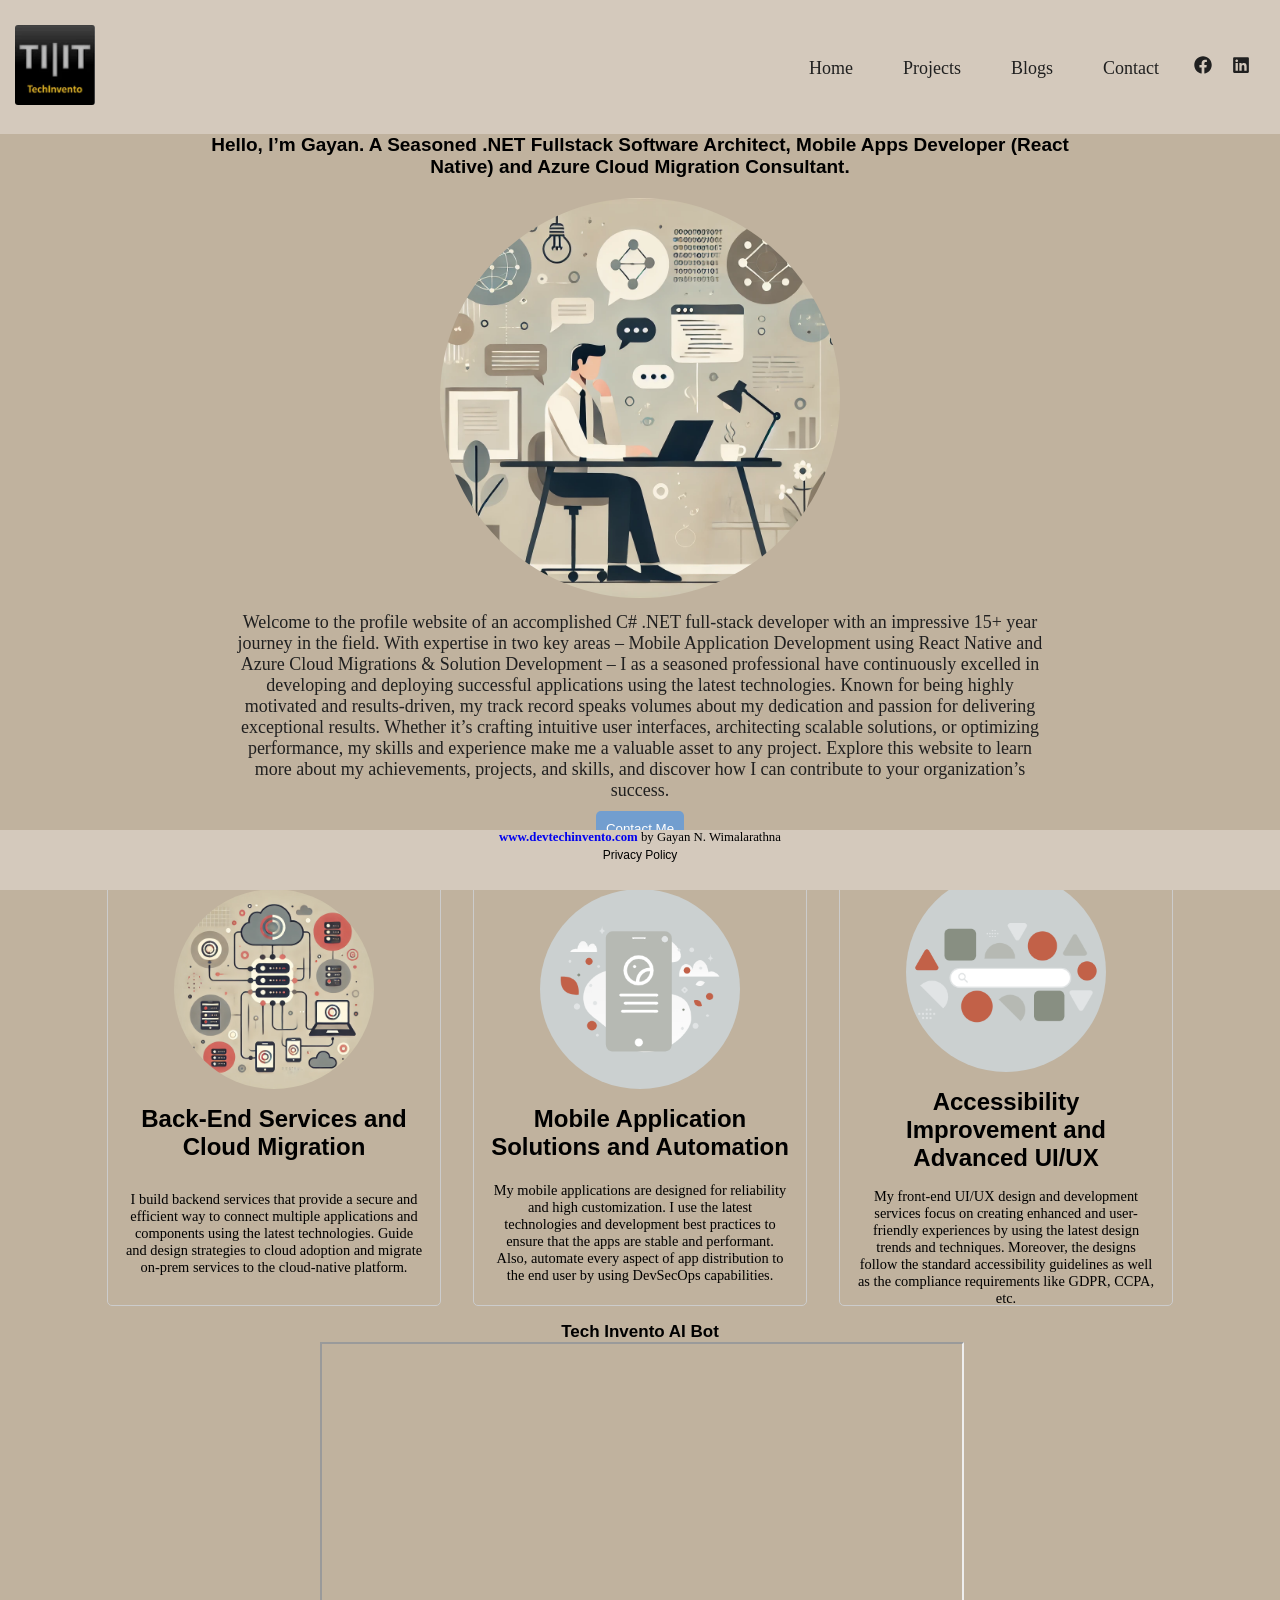
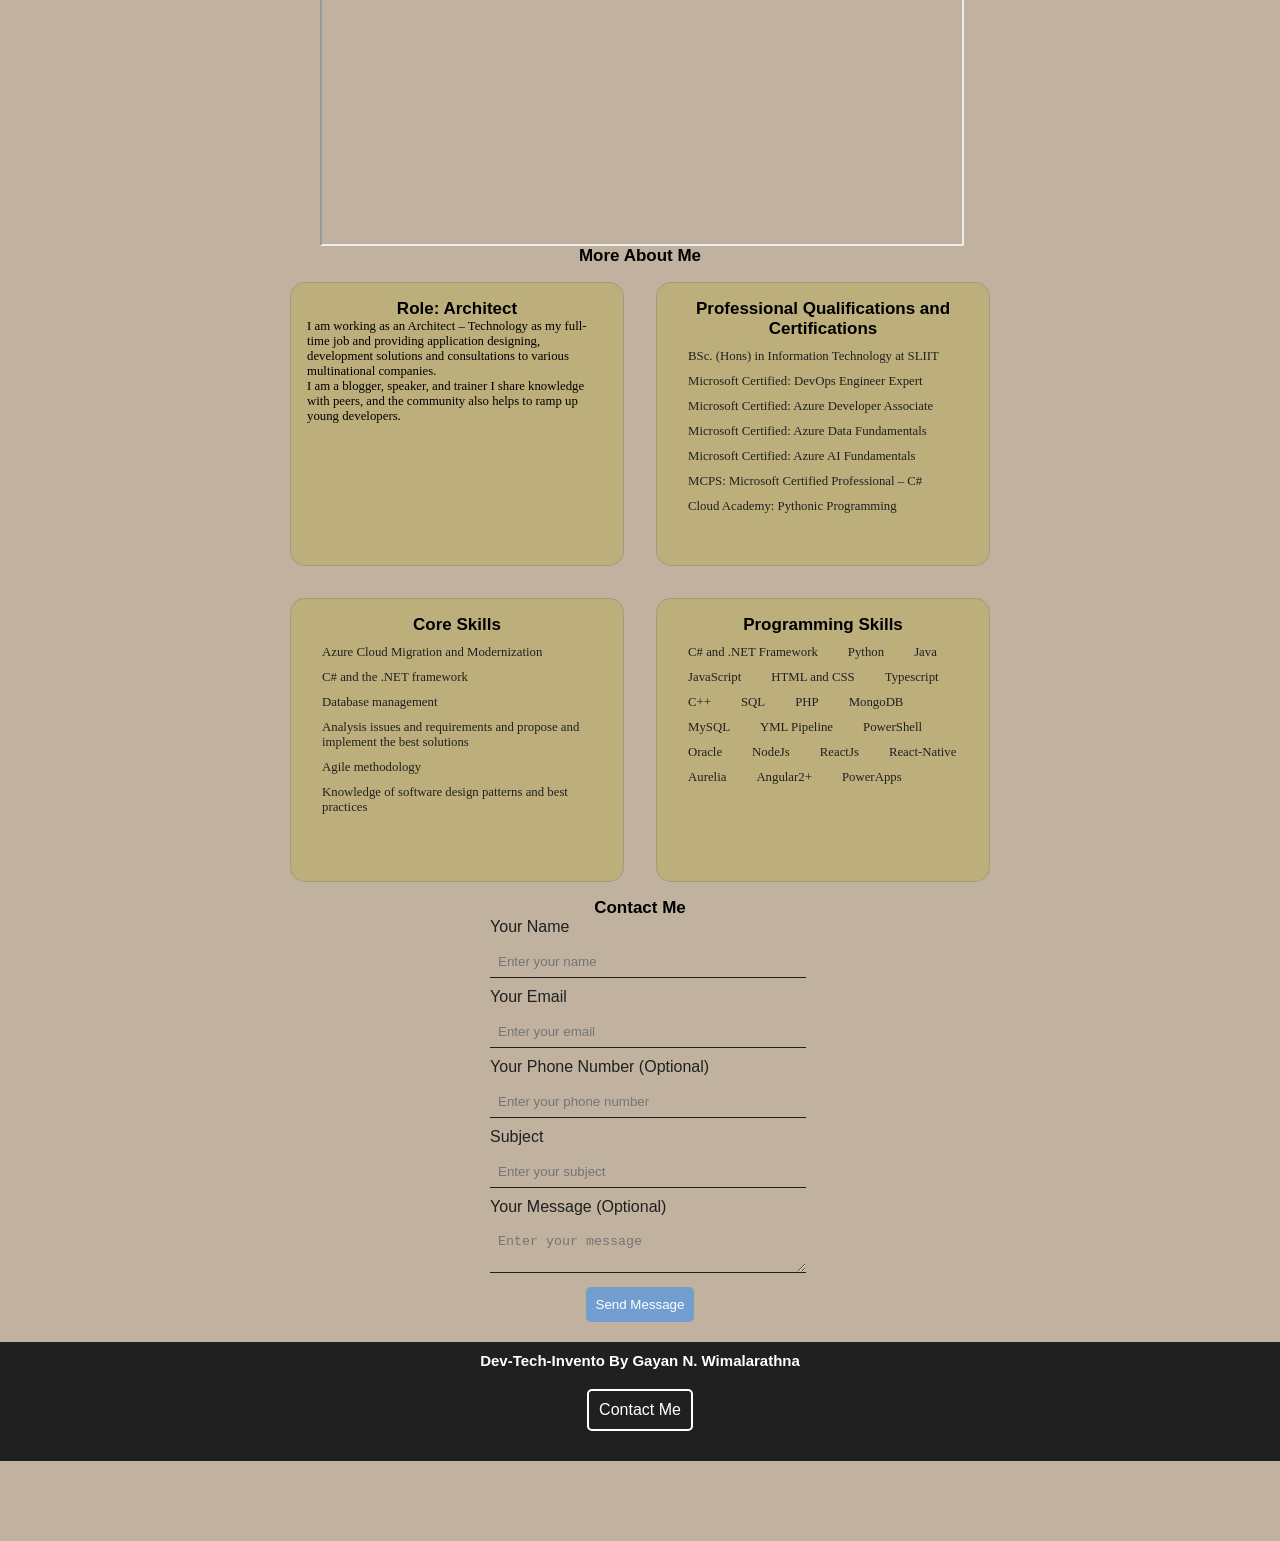
==== index.html @ e94beb39 "Add files via upload" ====
<!doctype html><html lang="en"><head><meta charset="utf-8"/><link rel="icon" href="./favicon.ico"/><meta name="viewport" content="width=device-width,initial-scale=1"/><meta name="theme-color" content="#000000"/><meta name="description" content="Web site created using create-react-app"/><link rel="apple-touch-icon" href="./logo.png"/><link rel="manifest" href="./manifest.json"/><title>Devtechinvento by Gayan N. Wimalarathna</title><script async src="https://www.googletagmanager.com/gtag/js?id=G-KMHWHFSXY2"></script><script>function gtag(){dataLayer.push(arguments)}window.dataLayer=window.dataLayer||[],gtag("js",new Date),gtag("config","G-KMHWHFSXY2")</script><script id="usercentrics-cmp" src="https://web.cmp.usercentrics.eu/ui/loader.js" data-settings-id="2JQtDsUoTkPlQz" async></script><script defer="defer" src="./static/js/main.a75946dd.js"></script><link href="./static/css/main.287009c1.css" rel="stylesheet"></head><body><noscript>You need to enable JavaScript to run this app.</noscript><div id="root"></div></body></html>
---- static/css/main.287009c1.css ----
body{-webkit-font-smoothing:antialiased;-moz-osx-font-smoothing:grayscale;background-color:#c0b29e;font-family:-apple-system,BlinkMacSystemFont,Segoe UI,Roboto,Oxygen,Ubuntu,Cantarell,Fira Sans,Droid Sans,Helvetica Neue,sans-serif;margin:0}code{font-family:source-code-pro,Menlo,Monaco,Consolas,Courier New,monospace}a{cursor:pointer;text-decoration:none!important}.App{align-items:center;display:flex;flex-direction:row;flex-wrap:wrap;justify-content:center;text-align:center;width:100%!important}.App-logo{height:40vmin;pointer-events:none}@media (prefers-reduced-motion:no-preference){.App-logo{animation:App-logo-spin 20s linear infinite}}.App-header{align-items:center;background-color:#c0b29e;color:#fff;display:flex;flex-direction:column;font-size:calc(10px + 2vmin);justify-content:center;min-height:100vh}.App-link{color:#61dafb}@keyframes App-logo-spin{0%{transform:rotate(0deg)}to{transform:rotate(1turn)}}h1{color:#202020;font-size:1.8rem;font-weight:700}*{margin:0;padding:0}.header-container{background-color:#d4c9bc;color:#fff;padding:10px;width:100%}.header-container,.header-menu{align-items:center;display:flex;justify-content:space-between}.header-menu{padding-left:20px;padding-right:20px}li{color:#202020;cursor:pointer;font-family:"Source Serif Pro";font-size:18px;list-style:none;padding:10px 15px 15px}.header-logo,li{display:inline-block}.header-logo{border-radius:3px;height:80px;margin:15px;width:80px}.link{color:#202020;font-family:"Source Serif Pro";font-size:18px;text-decoration:none}nav{align-items:center;display:flex}.menu-link{color:#202020;cursor:pointer;font-family:"Source Serif Pro";font-size:18px;padding:10px;text-decoration:none}.menu-link:hover{background-color:#cfa372;border-radius:25px}.hamburger{display:none}@media only screen and (max-width:600px){.header-container{align-items:center;background-color:#d4c9bc;color:#fff;display:flex;justify-content:space-between;width:100%}.header-menu{display:flex;flex-direction:column;margin:auto}.social-icon{align-items:center;display:block;justify-content:space-between;margin-bottom:-10px}.header-logo{border-radius:3px;display:inline-block;height:40px;width:40px}ul{align-items:center;display:flex;flex-direction:row;flex-wrap:wrap;justify-content:space-between;justify-content:center;text-align:center;width:60%;li{color:#202020;cursor:pointer;display:inline-block;font-family:"Source Serif Pro";font-size:10px;list-style:none;padding:8px}}.menu-link{color:#202020;cursor:pointer;font-family:"Source Serif Pro";text-decoration:none}}@media only screen and (min-width:601px) and (max-width:768px){.header-container{align-items:center;background-color:#d4c9bc;color:#fff;display:flex;justify-content:space-between;padding:10px;width:100%}}@media (max-width:768px){.menu{background:#333}.header-menu,.menu{display:none;left:0;top:50px;width:100%}.header-menu,.header-menu-open,.menu{flex-direction:column;position:absolute}.header-menu-open{background-color:#c0b29e;border:2px solid #cdc2b5;display:flex;right:0;top:70px;width:40%}nav{align-items:center;display:flex}.menu-link:hover{background-color:#cfa372;border-radius:5px}.menu-link{color:#202020;cursor:pointer;display:block;flex-direction:row;font-family:"Source Serif Pro";font-size:18px;padding:5px;text-align:center;text-decoration:none}.social-icon{align-items:center;display:block}.hamburger{cursor:pointer;display:block;font-size:35px;margin-right:20px}#menu-toggle:checked~.menu{display:flex}}.footer-container{background-color:#d4c9bc;bottom:0;display:block;height:60px;margin-bottom:10px;position:fixed;width:100%}.footer-text{padding-top:0;text-align:center}.policy-link{color:#000!important;font-size:12px}.contact-me-container{color:#fff;font-size:1.5rem;margin-bottom:80px;width:100%!important}.contact-me-button,.contact-me-container{align-items:center;background-color:#202020;display:flex;flex-direction:column;justify-content:center;padding:10px}.contact-me-button{border:2px solid #fff;border-radius:5px;font-size:1rem;margin-bottom:20px;width:auto}.contact-me-title{color:#fff!important;font-size:10rem;margin-bottom:20px}@media only screen and (max-width:600px){.contact-me-container{align-items:center;background-color:#202020;color:#fff;display:flex;flex-direction:column;justify-content:center;padding:10px;width:100%!important}}@media only screen and (min-width:601px) and (max-width:768px){.contact-me-container{align-items:center;background-color:#202020;color:#fff;display:flex;flex-direction:column;font-size:1.5rem;justify-content:center;margin-bottom:80px;padding:10px;width:100%!important}}.contact-form{margin:auto auto 20px;max-width:400px;width:100%}.contact-form input,.contact-form textarea{background-color:initial;border:none;border-bottom:1px solid #202020;margin:10px 0;padding:8px;width:100%}.status-message{color:green;margin-top:10px}label{color:#202020;display:block;text-align:left}@media only screen and (max-width:600px){.contact-form{margin:auto auto 20px;max-width:300px;padding:10px;width:100%}}@media only screen and (min-width:601px) and (max-width:768px){.contact-form{margin:auto auto 20px;max-width:300px;width:100%}}.pod-container{background-color:#bcae70ba;border:1px solid #94947eba;border-radius:15px;height:250px;margin:1rem;max-width:300px;min-height:200px;padding:1rem}.pod-title{font-size:.8rem;font-weight:700}.pod-content{font-size:.8rem;justify-content:start;text-align:start}div{p{font-family:Source Sans Pro;font-size:.8rem}ul{list-style-type:disc!important;padding:0;li{font-family:Source Sans Pro;font-size:.8rem;list-style-type:disc!important;padding-bottom:0}}}@media only screen and (max-width:600px){.pod-container{background-color:#bcae70ba;border:1px solid #94947eba;border-radius:15px;margin:1rem;max-height:500px;padding:1rem;width:300px}div{p{font-family:Source Sans Pro;font-size:.8rem}ul{display:flex;flex-wrap:wrap;width:100%;li{font-family:Source Sans Pro;font-size:.8rem;padding:10px 10px 0}}}}.card-container{border:1px solid #ccc;border-radius:5px;height:400px;margin:1rem;padding:1rem;width:300px}.card-body,.card-container{align-items:center;display:flex;flex-direction:column;justify-content:center}.card-body{height:100%;width:100%}.card-image{border-radius:50%;height:200px;object-fit:cover;width:200px}.card-title{font-size:1.5rem;font-weight:700;margin-top:1rem}.card-text{font-size:.9rem;margin-top:1rem;text-align:center}.hero-image{background-color:#ccc;background-image:url(../../static/media/hero-image-dev.9c4ceced2b7cdf51acfb.png);background-position:50%;background-repeat:no-repeat;background-size:cover;border-radius:50%;margin:10px auto;max-height:400px;position:relative}.hero-title{color:#202020;display:block;font-size:20px;text-align:center!important;text-shadow:0 0 10px #8c8888}.hero-content{width:70%}.hero-content,.hero-description{color:#202020;display:block;margin:0 auto;text-align:center!important}.hero-description{font-size:18px;width:90%}button{background-color:#729ecf;border:none;border-radius:5px;color:#fff;cursor:pointer;padding:10px}button:hover{background-color:#3579c6}.hero-button{margin:10px auto}@media only screen and (max-width:600px){.hero-image{background-color:#ccc;background-image:url(../../static/media/hero-image-dev.9c4ceced2b7cdf51acfb.png);background-position:50%;background-repeat:no-repeat;background-size:cover;border-radius:50%;margin:10px auto;max-height:250px;position:relative}}.home-container{align-items:center;display:flex;flex-direction:column;justify-content:center;width:100%!important}.pods-container{align-items:flex-start;max-width:920px}.cards-container,.pods-container{display:flex;flex-direction:row;flex-wrap:wrap;justify-content:center;margin:auto}.cards-container{max-width:1200px;padding:0}.chatbot-container{display:block;margin:auto;text-align:center;width:50%}.chatbot{align-items:center;display:block;flex-direction:column;justify-content:center;min-height:500px;min-width:300px;width:100%}@media (max-width:768px){.chatbot-container{display:block;margin:auto 7px auto 10px;text-align:center;width:100%}}.privacy-policy{background:#0000!important;padding:25px;text-align:left}title{color:#000!important;font-size:26px!important}.subtitle,title{font-family:Arial!important}.subtitle{color:#595959!important;font-size:14px!important}h1{color:#000!important;font-size:19px!important;text-align:center}h2{font-size:17px!important}h2,h3{color:#000!important;font-family:Arial!important}h3{font-size:15px!important}h4{color:#000!important;font-family:Arial!important;font-size:13px!important}.link{color:#3030f1!important;word-break:break-word!important}.list{display:flex;flex-direction:column;list-style-type:disc!important;li{margin-bottom:10px;word-break:break-word}}table{border:1px solid #202020;border-collapse:collapse;font-size:11px;margin-bottom:10px;margin-top:10px;width:100%;thead{background-color:#202020;color:#fff;text-align:center}td{border:1px solid #202020;padding:8px}tr:nth-child(2n){background-color:#8f86866c}}
/*# sourceMappingURL=main.287009c1.css.map*/
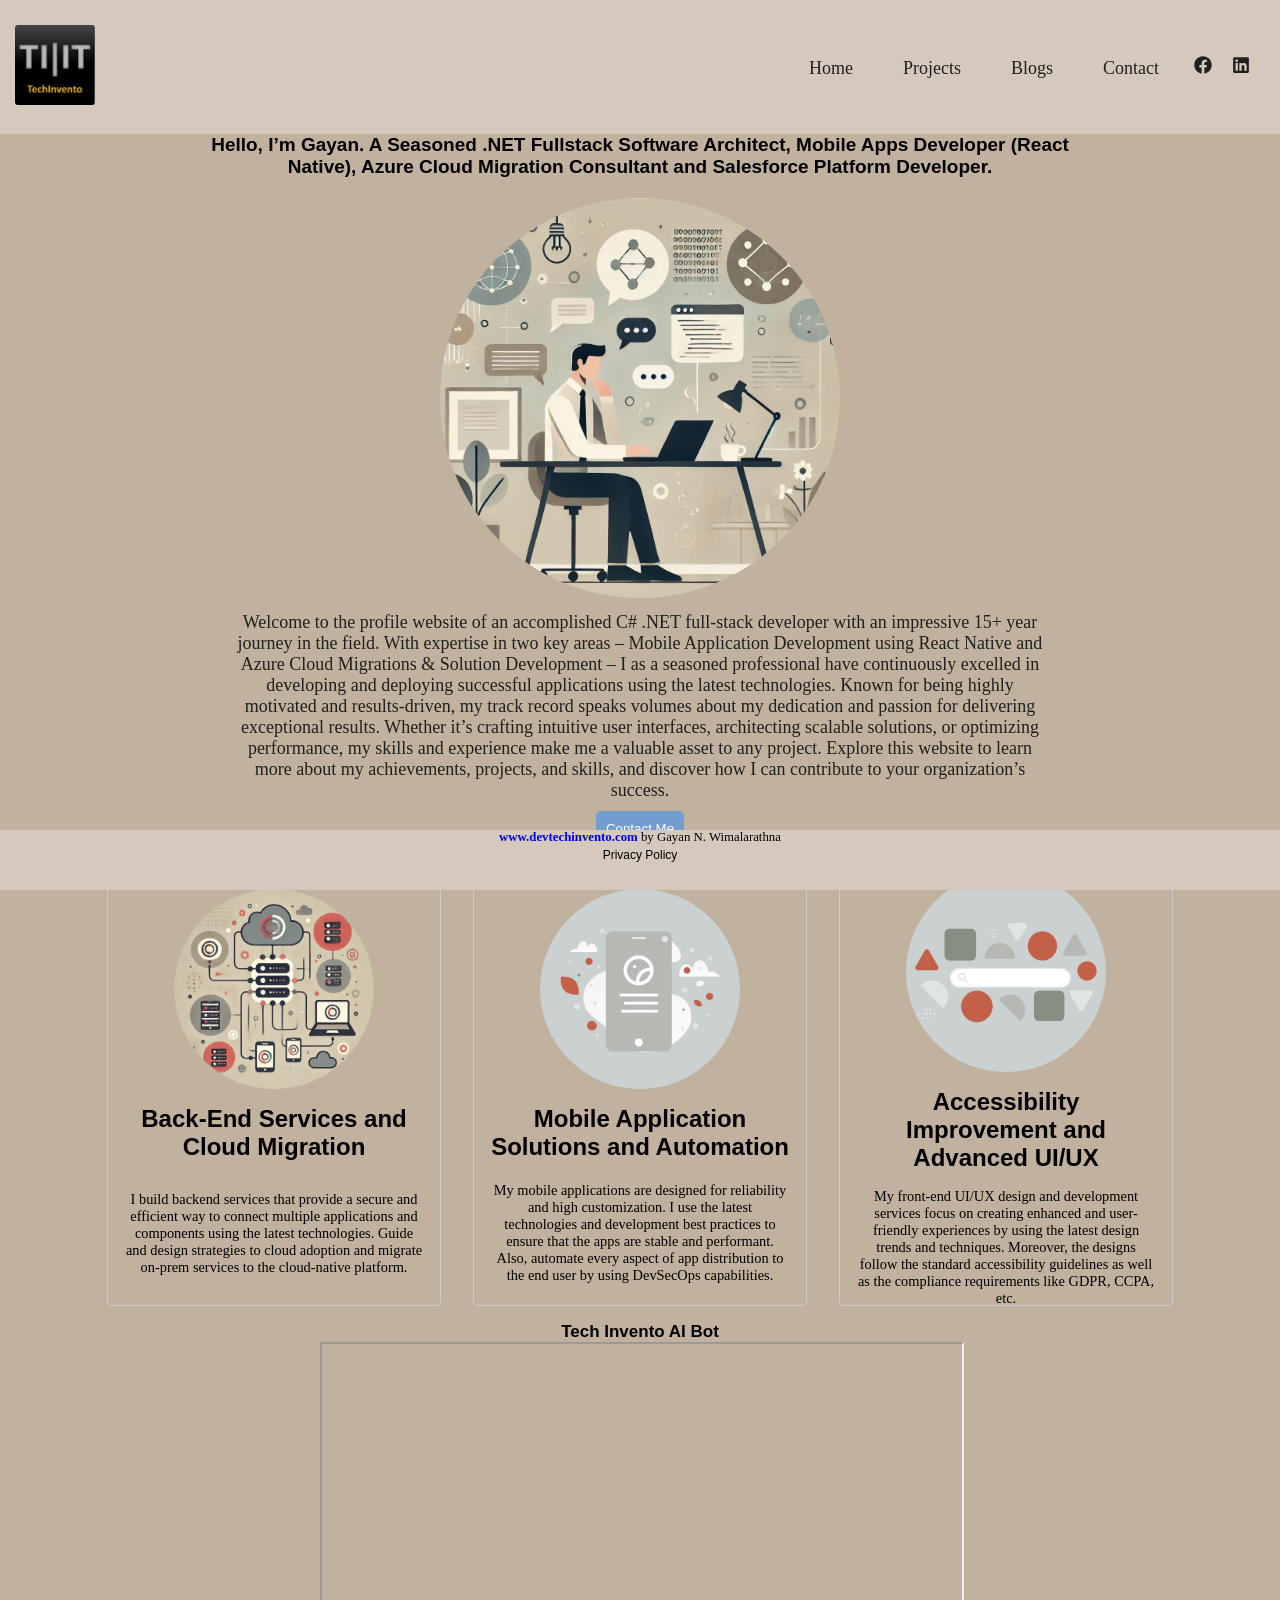
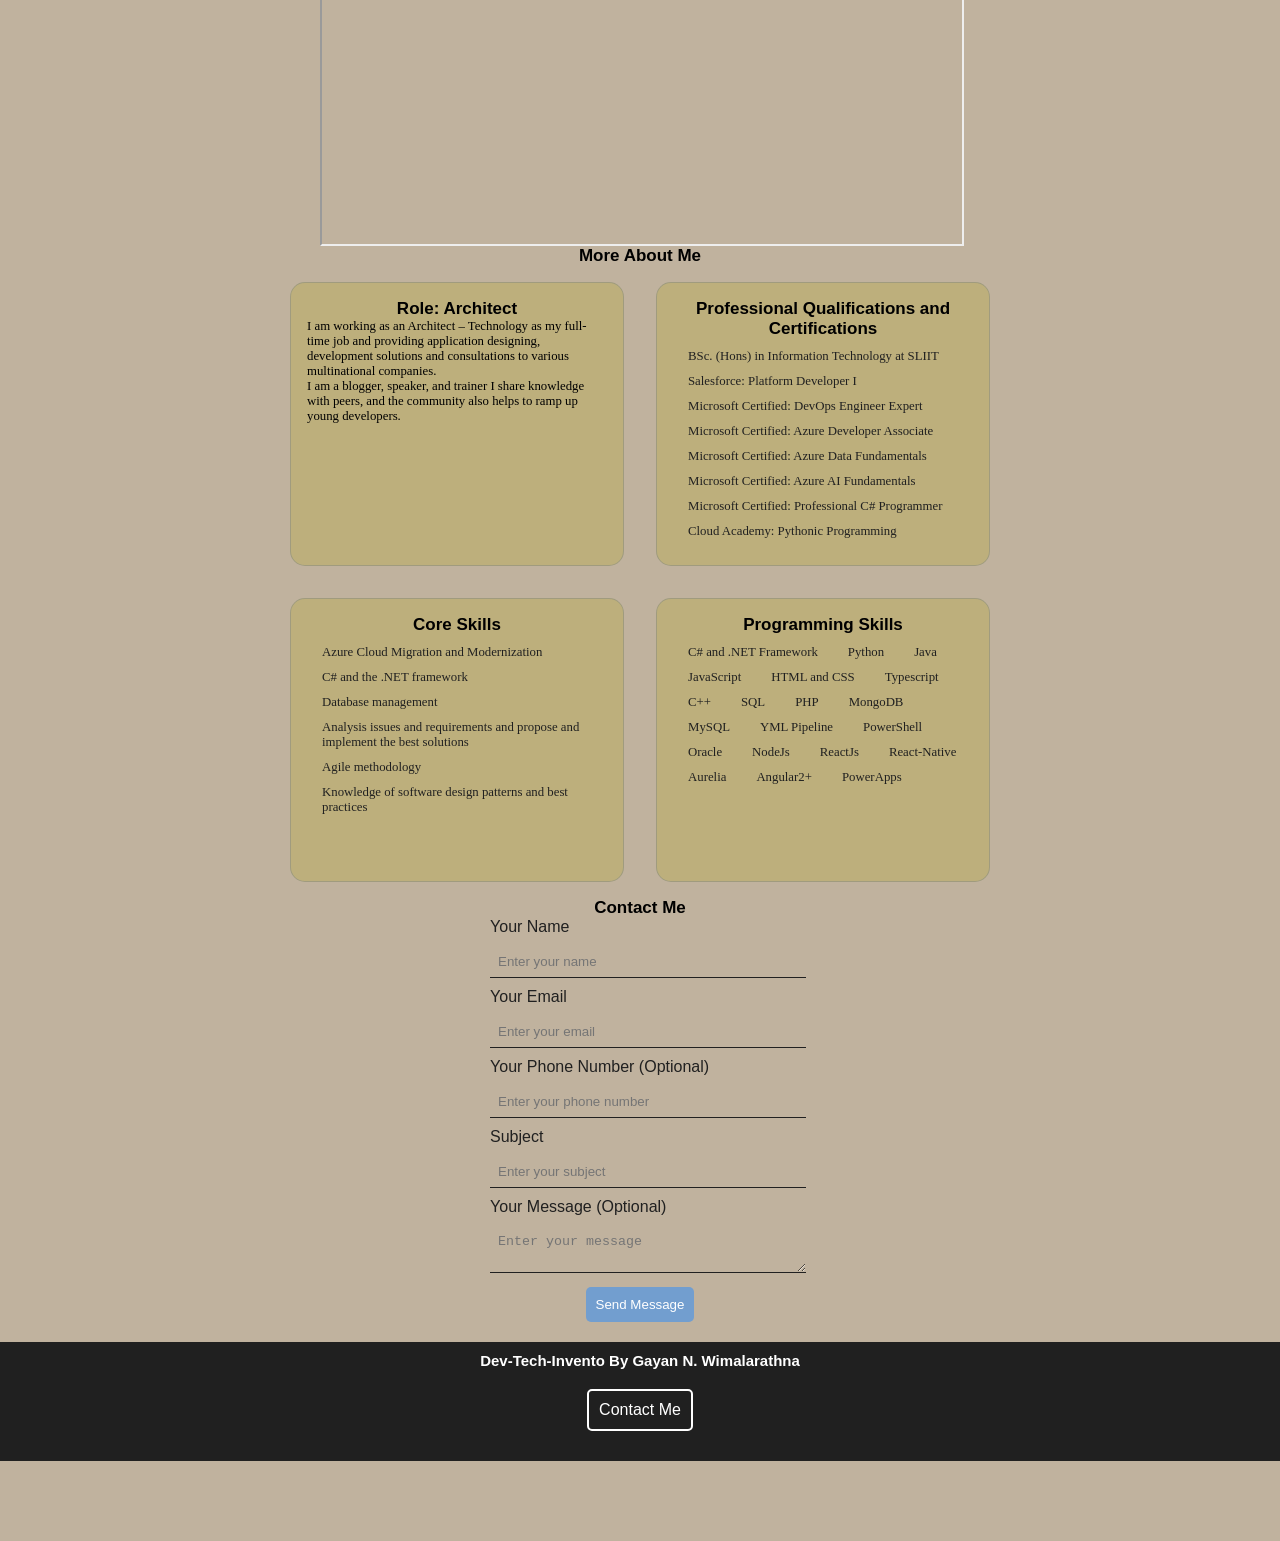
==== commit aa684aa5: "Co-authored-by: Gayan Wimalarathna <gayanishakaraw@gmail.com> Co-authored-by: Gayan N. Wimalarathna " ====
--- a/index.html
+++ b/index.html
@@ -1 +1 @@
-<!doctype html><html lang="en"><head><meta charset="utf-8"/><link rel="icon" href="./favicon.ico"/><meta name="viewport" content="width=device-width,initial-scale=1"/><meta name="theme-color" content="#000000"/><meta name="description" content="Web site created using create-react-app"/><link rel="apple-touch-icon" href="./logo.png"/><link rel="manifest" href="./manifest.json"/><title>Devtechinvento by Gayan N. Wimalarathna</title><script async src="https://www.googletagmanager.com/gtag/js?id=G-KMHWHFSXY2"></script><script>function gtag(){dataLayer.push(arguments)}window.dataLayer=window.dataLayer||[],gtag("js",new Date),gtag("config","G-KMHWHFSXY2")</script><script id="usercentrics-cmp" src="https://web.cmp.usercentrics.eu/ui/loader.js" data-settings-id="2JQtDsUoTkPlQz" async></script><script defer="defer" src="./static/js/main.a75946dd.js"></script><link href="./static/css/main.287009c1.css" rel="stylesheet"></head><body><noscript>You need to enable JavaScript to run this app.</noscript><div id="root"></div></body></html>+<!doctype html><html lang="en"><head><meta charset="utf-8"/><link rel="icon" href="./favicon.ico"/><meta name="viewport" content="width=device-width,initial-scale=1"/><meta name="theme-color" content="#000000"/><meta name="description" content="Web site created using create-react-app"/><link rel="apple-touch-icon" href="./logo.png"/><link rel="manifest" href="./manifest.json"/><title>Devtechinvento by Gayan N. Wimalarathna</title><script async src="https://www.googletagmanager.com/gtag/js?id=G-KMHWHFSXY2"></script><script>function gtag(){dataLayer.push(arguments)}window.dataLayer=window.dataLayer||[],gtag("js",new Date),gtag("config","G-KMHWHFSXY2")</script><script id="usercentrics-cmp" src="https://web.cmp.usercentrics.eu/ui/loader.js" data-settings-id="2JQtDsUoTkPlQz" async></script><script defer="defer" src="./static/js/main.877ebfc1.js"></script><link href="./static/css/main.287009c1.css" rel="stylesheet"></head><body><noscript>You need to enable JavaScript to run this app.</noscript><div id="root"></div></body></html>
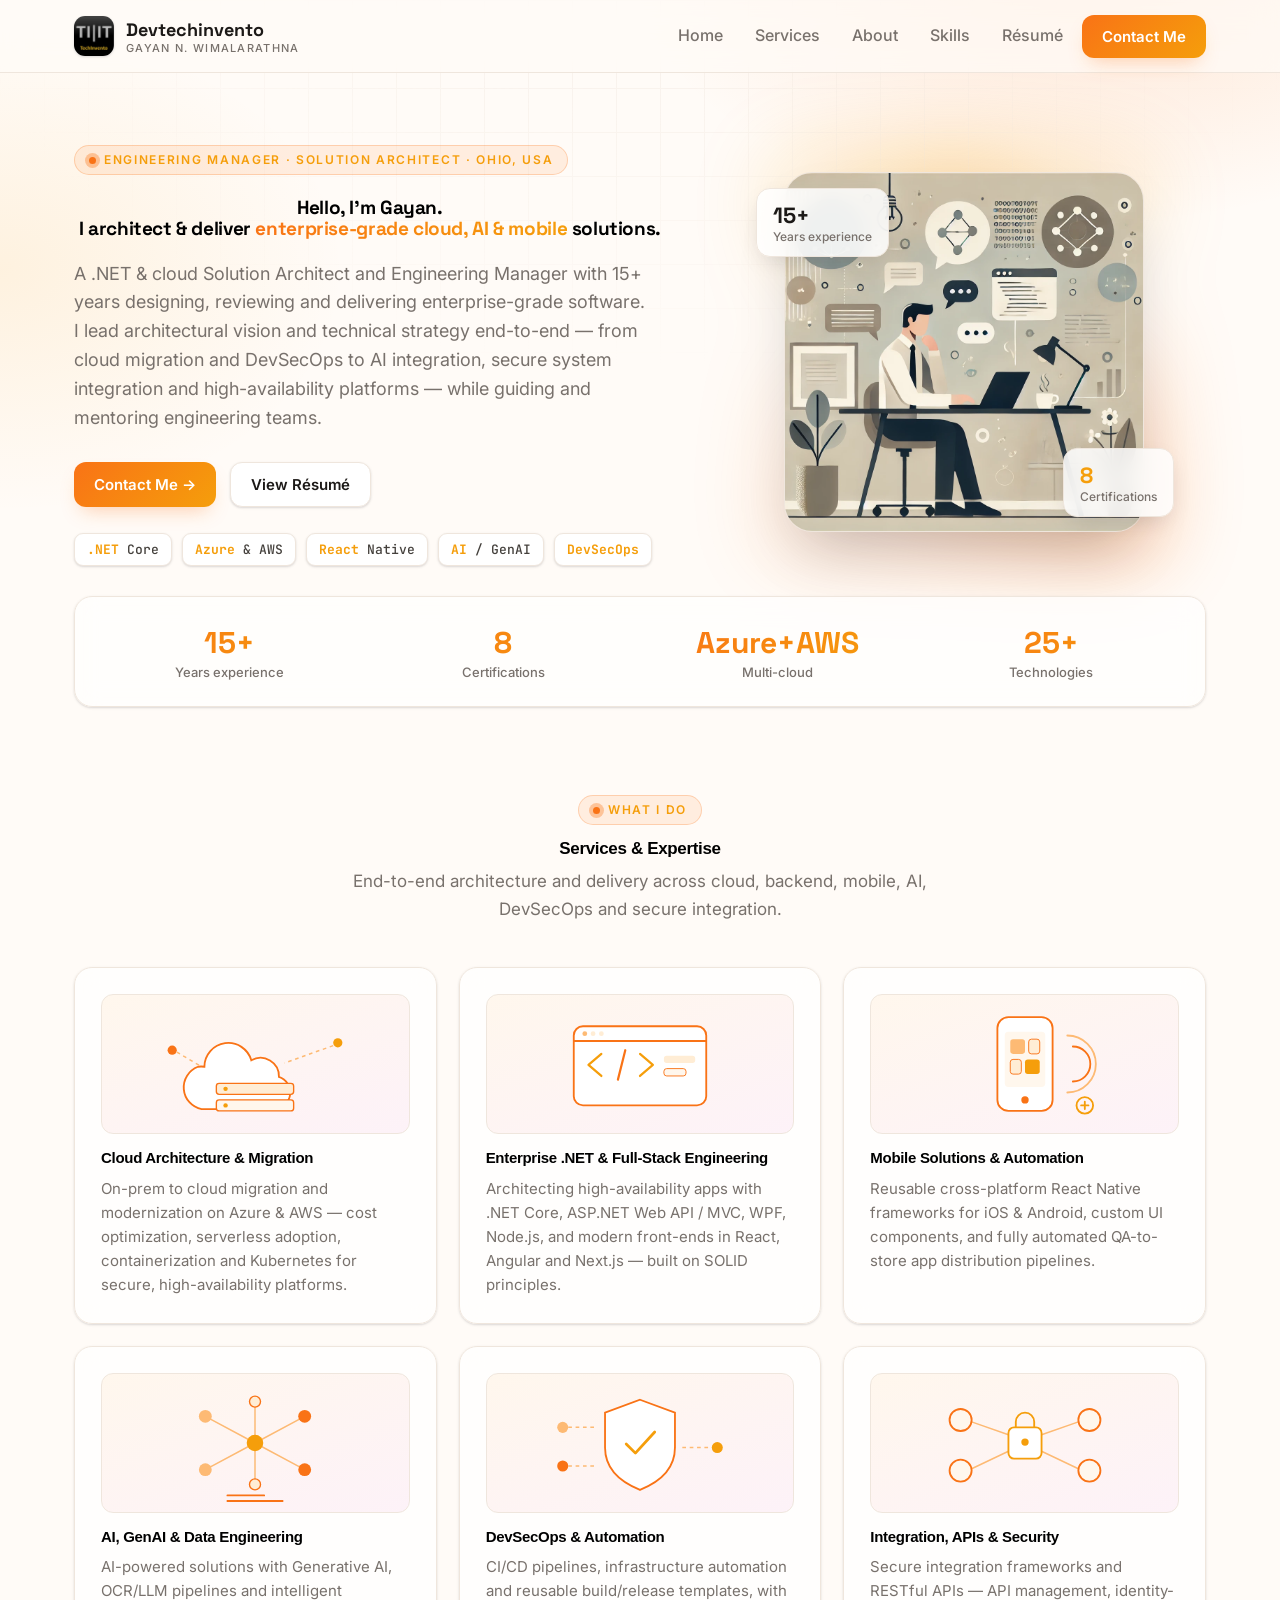
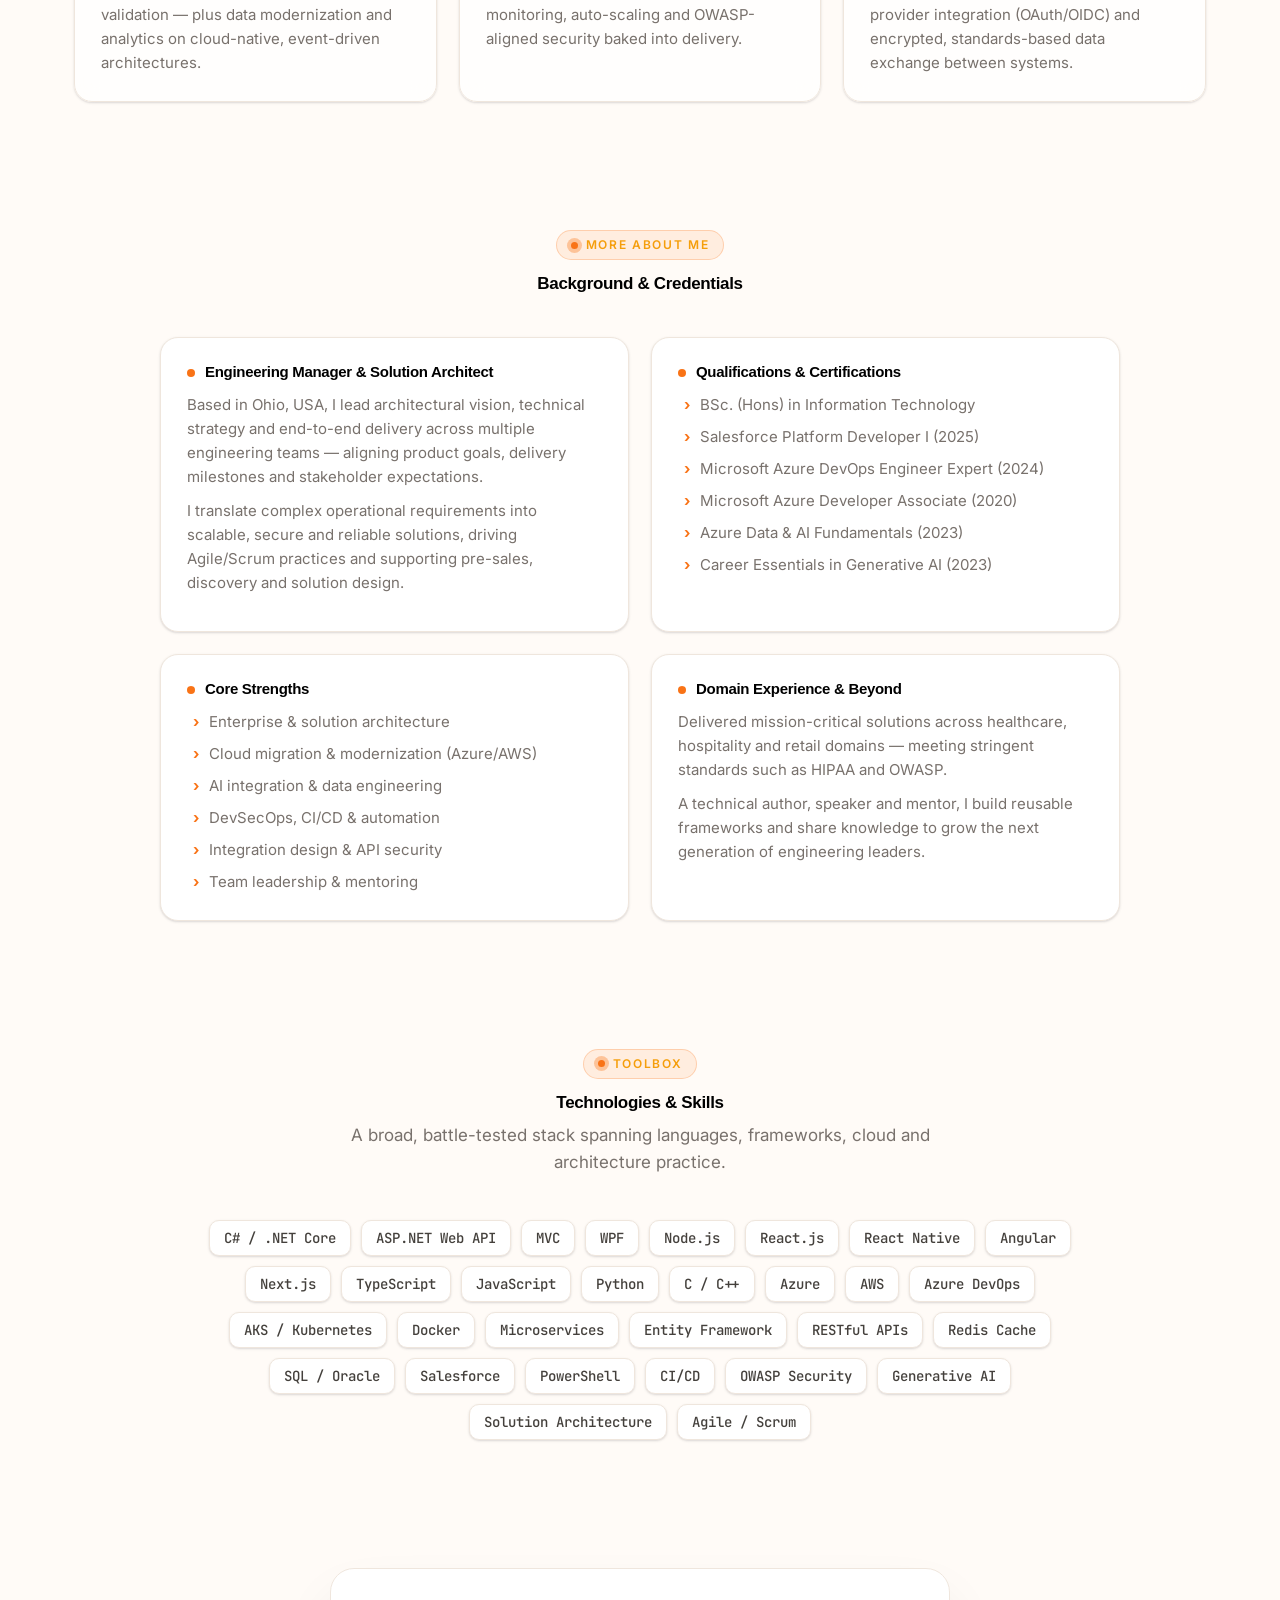
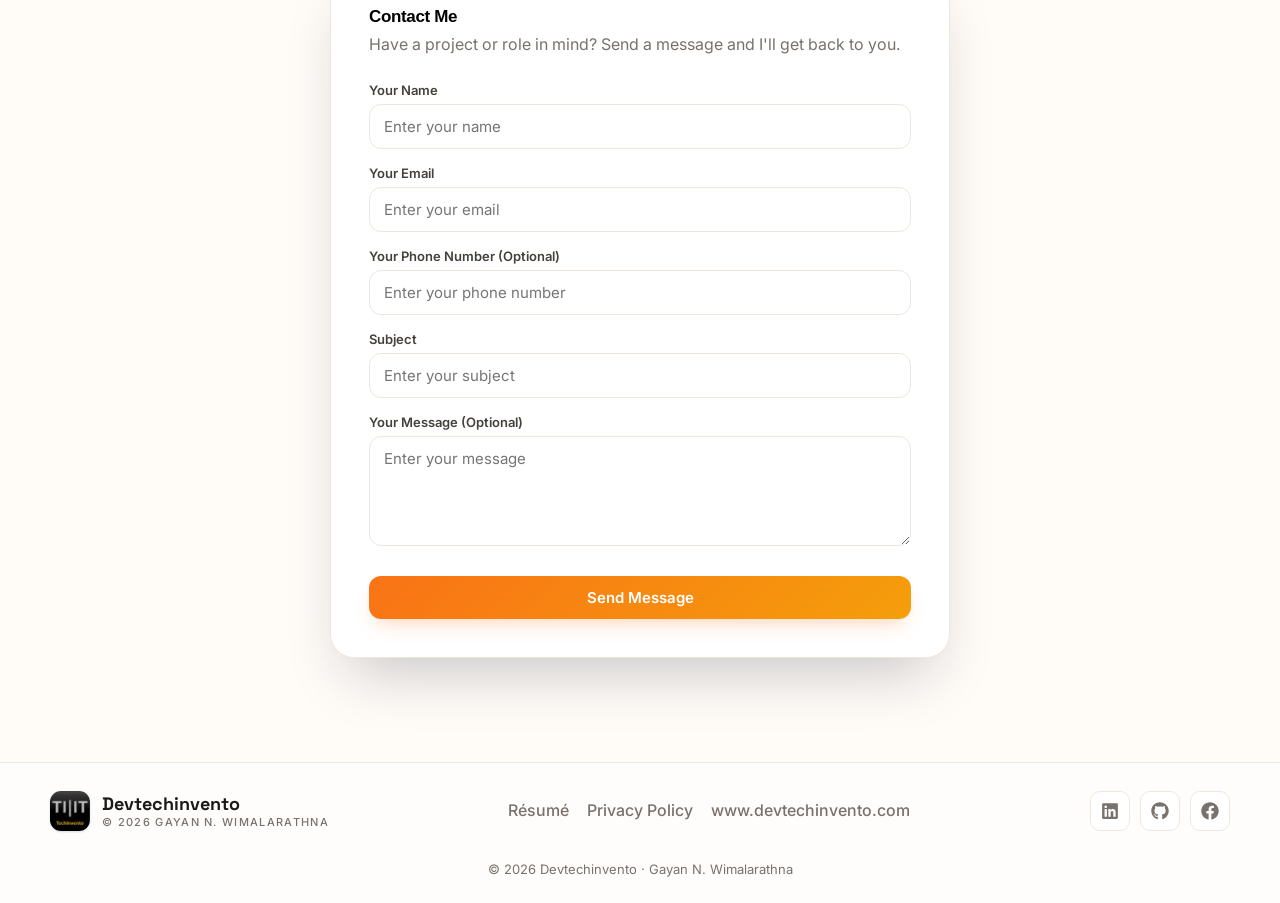
==== commit 07a8c153: "Updated the website with new contents" ====
--- a/index.html
+++ b/index.html
@@ -1 +1 @@
-<!doctype html><html lang="en"><head><meta charset="utf-8"/><link rel="icon" href="./favicon.ico"/><meta name="viewport" content="width=device-width,initial-scale=1"/><meta name="theme-color" content="#000000"/><meta name="description" content="Web site created using create-react-app"/><link rel="apple-touch-icon" href="./logo.png"/><link rel="manifest" href="./manifest.json"/><title>Devtechinvento by Gayan N. Wimalarathna</title><script async src="https://www.googletagmanager.com/gtag/js?id=G-KMHWHFSXY2"></script><script>function gtag(){dataLayer.push(arguments)}window.dataLayer=window.dataLayer||[],gtag("js",new Date),gtag("config","G-KMHWHFSXY2")</script><script id="usercentrics-cmp" src="https://web.cmp.usercentrics.eu/ui/loader.js" data-settings-id="2JQtDsUoTkPlQz" async></script><script defer="defer" src="./static/js/main.877ebfc1.js"></script><link href="./static/css/main.287009c1.css" rel="stylesheet"></head><body><noscript>You need to enable JavaScript to run this app.</noscript><div id="root"></div></body></html>+<!doctype html><html lang="en"><head><meta charset="utf-8"/><link rel="icon" href="./favicon.ico"/><meta name="viewport" content="width=device-width,initial-scale=1"/><meta name="theme-color" content="#000000"/><meta name="description" content="Web site created using create-react-app"/><link rel="apple-touch-icon" href="./logo.png"/><link rel="manifest" href="./manifest.json"/><title>Devtechinvento by Gayan N. Wimalarathna</title><link rel="preconnect" href="https://fonts.googleapis.com"><link rel="preconnect" href="https://fonts.gstatic.com" crossorigin><link href="https://fonts.googleapis.com/css2?family=Space+Grotesk:wght@500;600;700&family=Inter:wght@400;500;600;700&family=JetBrains+Mono:wght@500&display=swap" rel="stylesheet"><script async src="https://www.googletagmanager.com/gtag/js?id=G-KMHWHFSXY2"></script><script>function gtag(){dataLayer.push(arguments)}window.dataLayer=window.dataLayer||[],gtag("js",new Date),gtag("config","G-KMHWHFSXY2")</script><script id="usercentrics-cmp" src="https://web.cmp.usercentrics.eu/ui/loader.js" data-settings-id="2JQtDsUoTkPlQz" async></script><script defer="defer" src="./static/js/main.2b2dca5e.js"></script><link href="./static/css/main.66cde68b.css" rel="stylesheet"></head><body><noscript>You need to enable JavaScript to run this app.</noscript><div id="root"></div></body></html>
--- a/static/css/main.66cde68b.css
+++ b/static/css/main.66cde68b.css
@@ -0,0 +1,2 @@
+:root{--bg:#fffbf7;--surface:#fff;--text:#1c1917;--muted:#78716c;--accent:#f97316;--accent-2:#f59e0b;--border:#efe6dd;--ring:#f9731659;--shadow-sm:0 1px 2px #0f172a0f,0 1px 3px #0f172a1a;--shadow-md:0 8px 24px -8px #0f172a2e;--shadow-lg:0 30px 60px -20px #0f172a40;--radius:18px;--maxw:1180px}*{box-sizing:border-box;margin:0;padding:0}html{scroll-behavior:smooth}body{-webkit-font-smoothing:antialiased;-moz-osx-font-smoothing:grayscale;background:#fffbf7;background:var(--bg);color:#1c1917;color:var(--text);font-family:Inter,system-ui,sans-serif;line-height:1.6;overflow-x:hidden}body:before{background:radial-gradient(60% 50% at 85% -5%,#f9731629,#0000 60%),radial-gradient(45% 45% at 0 30%,#f59e0b1a,#0000 60%),#fffbf7;background:radial-gradient(60% 50% at 85% -5%,#f9731629,#0000 60%),radial-gradient(45% 45% at 0 30%,#f59e0b1a,#0000 60%),var(--bg);z-index:-2}body:after,body:before{content:"";inset:0;position:fixed}body:after{background-image:linear-gradient(#efe6dd 1px,#0000 0),linear-gradient(90deg,#efe6dd 1px,#0000 0);background-image:linear-gradient(var(--border) 1px,#0000 1px),linear-gradient(90deg,var(--border) 1px,#0000 1px);background-size:44px 44px;-webkit-mask-image:radial-gradient(70% 55% at 50% 0,#000,#0000 75%);mask-image:radial-gradient(70% 55% at 50% 0,#000,#0000 75%);opacity:.5;z-index:-1}h1,h2,h3{color:#1c1917;color:var(--text);font-family:Space Grotesk,sans-serif;letter-spacing:-.02em;line-height:1.12}a{color:inherit;cursor:pointer;text-decoration:none}code{font-family:JetBrains Mono,Menlo,Monaco,Consolas,monospace}.container{margin:0 auto;max-width:1180px;max-width:var(--maxw);padding:0 24px}.eyebrow{align-items:center;background:#f973161a;border:1px solid #f9731640;border-radius:999px;color:#f59e0b;color:var(--accent-2);display:inline-flex;font:600 12px/1 Inter;gap:8px;letter-spacing:.14em;padding:8px 14px;text-transform:uppercase}.eyebrow .dot{background:#f97316;background:var(--accent);border-radius:50%;box-shadow:0 0 0 4px #f9731659;box-shadow:0 0 0 4px var(--ring);height:7px;width:7px}.mark{border-radius:11px;box-shadow:0 1px 2px #0f172a0f,0 1px 3px #0f172a1a;box-shadow:var(--shadow-sm);flex:none;height:40px;object-fit:cover;width:40px}.btn{align-items:center;border:none;border-radius:12px;cursor:pointer;display:inline-flex;font:600 15px Inter;gap:8px;padding:12px 20px;text-align:center;transition:.2s}.btn-primary{background:linear-gradient(135deg,#f97316,#f59e0b);background:linear-gradient(135deg,var(--accent),var(--accent-2));box-shadow:0 10px 20px -8px #f9731659;box-shadow:0 10px 20px -8px var(--ring);color:#fff}.btn-primary:hover{box-shadow:0 16px 28px -10px #f9731659;box-shadow:0 16px 28px -10px var(--ring);transform:translateY(-2px)}.btn-ghost{background:#fff;background:var(--surface);border:1px solid #efe6dd;border:1px solid var(--border);box-shadow:0 1px 2px #0f172a0f,0 1px 3px #0f172a1a;box-shadow:var(--shadow-sm);color:#1c1917;color:var(--text)}.btn-ghost:hover{border-color:#f97316;border-color:var(--accent);color:#f59e0b;color:var(--accent-2)}.nav{-webkit-backdrop-filter:blur(14px);backdrop-filter:blur(14px);background:#fffbf7b8;border-bottom:1px solid #efe6dd;border-bottom:1px solid var(--border);position:sticky;top:0;z-index:50}.nav-inner{height:72px;justify-content:space-between}.brand,.nav-inner{align-items:center;display:flex}.brand{color:#1c1917;color:var(--text);font:700 18px Space Grotesk;gap:12px}.brand small{color:#78716c;color:var(--muted);display:block;font:500 11px Inter;letter-spacing:.12em;text-transform:uppercase}.nav-links{align-items:center;display:flex;gap:6px}.nav-links a{border-radius:10px;color:#78716c;color:var(--muted);font-weight:500;padding:9px 13px;transition:.18s}.nav-links a:hover{background:#0f172a0a;color:#1c1917;color:var(--text)}.nav-links a.btn-primary{color:#fff}.hero{padding:72px 0 24px}.hero-grid{grid-gap:56px;align-items:center;display:grid;gap:56px;grid-template-columns:1.1fr .9fr}.hero h1{font-size:clamp(34px,4.4vw,54px);font-weight:700;margin:22px 0 20px}.hero h1 .grad{background:linear-gradient(120deg,#f97316,#f59e0b);background:linear-gradient(120deg,var(--accent),var(--accent-2));-webkit-background-clip:text;background-clip:text;color:#0000}.hero p{color:#78716c;color:var(--muted);font-size:18px;max-width:580px}.hero-cta{gap:14px;margin:30px 0 26px}.chips,.hero-cta{display:flex;flex-wrap:wrap}.chips{gap:10px}.chip{background:#fff;background:var(--surface);border:1px solid #efe6dd;border:1px solid var(--border);border-radius:9px;box-shadow:0 1px 2px #0f172a0f,0 1px 3px #0f172a1a;box-shadow:var(--shadow-sm);color:#44403c;font:500 13px JetBrains Mono;padding:7px 12px}.chip b{color:#f59e0b;color:var(--accent-2)}.portrait-wrap{justify-self:center;position:relative}.portrait{background:radial-gradient(120% 120% at 30% 10%,#f973162e,#0000 55%),#efe0d5;border:1px solid #efe6dd;border:1px solid var(--border);border-radius:28px;box-shadow:0 30px 60px -20px #0f172a40;box-shadow:var(--shadow-lg);height:min(360px,80vw);object-fit:cover;width:min(360px,80vw)}.portrait-glow{background:conic-gradient(from 140deg,#f97316,#0000 40%,#f59e0b,#0000 80%,#f97316);background:conic-gradient(from 140deg,var(--accent),#0000 40%,var(--accent-2),#0000 80%,var(--accent));border-radius:40px;filter:blur(38px);inset:-24px;opacity:.35;position:absolute;z-index:-1}.float-card{-webkit-backdrop-filter:blur(10px);backdrop-filter:blur(10px);background:#ffffffd9;border:1px solid #efe6dd;border:1px solid var(--border);border-radius:14px;box-shadow:0 8px 24px -8px #0f172a2e;box-shadow:var(--shadow-md);padding:12px 16px;position:absolute}.float-card .n{color:#1c1917;color:var(--text);font:700 22px Space Grotesk}.float-card .l{color:#78716c;color:var(--muted);font:500 12px Inter}.fc-1{left:-28px;top:16px}.fc-2{bottom:22px;right:-30px}.fc-2 .n{color:#f59e0b;color:var(--accent-2)}.stats{grid-gap:18px;-webkit-backdrop-filter:blur(12px);backdrop-filter:blur(12px);background:#ffffffa8;border:1px solid #efe6dd;border:1px solid var(--border);border-radius:18px;border-radius:var(--radius);box-shadow:0 1px 2px #0f172a0f,0 1px 3px #0f172a1a;box-shadow:var(--shadow-sm);display:grid;gap:18px;grid-template-columns:repeat(4,1fr);margin:30px auto 0;max-width:1180px;max-width:var(--maxw);padding:26px}.stat{text-align:center}.stat .n{background:linear-gradient(120deg,#f97316,#f59e0b);background:linear-gradient(120deg,var(--accent),var(--accent-2));-webkit-background-clip:text;background-clip:text;color:#0000;font:700 30px Space Grotesk}.stat .l{color:#78716c;color:var(--muted);font:500 13px Inter;margin-top:2px}section.block{padding:64px 0}.section-head{margin:0 auto 44px;max-width:660px;text-align:center}.section-head h2{font-size:clamp(26px,3vw,38px);margin:14px 0 10px}.section-head p{color:#78716c;color:var(--muted);font-size:17px}.cards{grid-gap:22px;display:grid;gap:22px;grid-template-columns:repeat(auto-fit,minmax(300px,1fr))}.gcard{-webkit-backdrop-filter:blur(12px);backdrop-filter:blur(12px);background:#ffffffb3;border:1px solid #efe6dd;border:1px solid var(--border);border-radius:18px;border-radius:var(--radius);box-shadow:0 1px 2px #0f172a0f,0 1px 3px #0f172a1a;box-shadow:var(--shadow-sm);overflow:hidden;padding:26px;position:relative;transition:.25s}.gcard:before{background:linear-gradient(90deg,#f97316,#f59e0b);background:linear-gradient(90deg,var(--accent),var(--accent-2));content:"";height:3px;inset:0 0 auto 0;opacity:0;position:absolute;transition:.25s}.gcard:hover{border-color:#f9731659;border-color:var(--ring);box-shadow:0 8px 24px -8px #0f172a2e;box-shadow:var(--shadow-md);transform:translateY(-6px)}.gcard:hover:before{opacity:1}.gcard h3{font-size:19px;margin:16px 0 10px}.gcard p{color:#78716c;color:var(--muted);font-size:15px}.svg-thumb{background:linear-gradient(160deg,#fff7ed,#fdf2f8);border:1px solid #efe6dd;border:1px solid var(--border);border-radius:12px;display:block;height:140px;overflow:hidden;width:100%}.svg-thumb img,.svg-thumb svg{display:block;height:100%;object-fit:contain;width:100%}.pods{grid-gap:22px;display:grid;gap:22px;grid-template-columns:repeat(2,1fr);margin:0 auto;max-width:960px}.pod{background:#fff;background:var(--surface);border:1px solid #efe6dd;border:1px solid var(--border);border-radius:18px;border-radius:var(--radius);box-shadow:0 1px 2px #0f172a0f,0 1px 3px #0f172a1a;box-shadow:var(--shadow-sm);padding:26px;transition:.25s}.pod:hover{box-shadow:0 8px 24px -8px #0f172a2e;box-shadow:var(--shadow-md);transform:translateY(-3px)}.pod h3{align-items:center;display:flex;font-size:18px;gap:10px;margin-bottom:12px}.pod h3 .tag{background:#f97316;background:var(--accent);border-radius:50%;flex:none;height:8px;width:8px}.pod ul{grid-gap:8px;display:grid;gap:8px;list-style:none}.pod li{color:#78716c;color:var(--muted);font-size:15px;padding-left:22px;position:relative}.pod li:before{color:#f97316;color:var(--accent);content:"›";font-weight:700;left:6px;position:absolute}.pod p{color:#78716c;color:var(--muted);font-size:15px;margin-bottom:10px}.skills{display:flex;flex-wrap:wrap;gap:10px;justify-content:center;margin:0 auto;max-width:900px}.skill{background:#fff;background:var(--surface);border:1px solid #efe6dd;border:1px solid var(--border);border-radius:10px;box-shadow:0 1px 2px #0f172a0f,0 1px 3px #0f172a1a;box-shadow:var(--shadow-sm);color:#44403c;font:500 14px JetBrains Mono;padding:8px 14px;transition:.2s}.skill:hover{border-color:#f97316;border-color:var(--accent);color:#f59e0b;color:var(--accent-2);transform:translateY(-2px)}.contact-wrap{background:#fff;background:var(--surface);border:1px solid #efe6dd;border:1px solid var(--border);border-radius:24px;box-shadow:0 30px 60px -20px #0f172a40;box-shadow:var(--shadow-lg);margin:0 auto;max-width:620px;padding:38px}.contact-wrap h2{font-size:28px;margin-bottom:6px}.contact-wrap .sub{color:#78716c;color:var(--muted);margin-bottom:24px}.field{margin-bottom:16px;text-align:left}.field label{color:#44403c;display:block;font:600 13px Inter;margin-bottom:6px}.field input,.field textarea{background:#fff;border:1px solid #efe6dd;border:1px solid var(--border);border-radius:12px;color:#1c1917;color:var(--text);font:400 15px Inter;padding:12px 14px;transition:.18s;width:100%}.field input:focus,.field textarea:focus{border-color:#f97316;border-color:var(--accent);box-shadow:0 0 0 4px #f9731659;box-shadow:0 0 0 4px var(--ring);outline:none}.field textarea{min-height:110px;resize:vertical}.contact-wrap .btn-primary{justify-content:center;margin-top:6px;width:100%}.status-message{color:#f59e0b;color:var(--accent-2);font-weight:600;margin-top:14px;text-align:center}footer{background:#fff9;border-top:1px solid #efe6dd;border-top:1px solid var(--border);margin-top:40px}.foot{align-items:center;display:flex;flex-wrap:wrap;gap:16px;justify-content:space-between;padding:28px 0}.foot .brand small{color:#78716c;color:var(--muted)}.foot .foot-links{align-items:center;display:flex;flex-wrap:wrap;gap:18px}.foot .foot-links a{color:#78716c;color:var(--muted);font-weight:500;transition:.18s}.foot .foot-links a:hover{color:#f59e0b;color:var(--accent-2)}.foot .socials{display:flex;gap:10px}.foot .socials a{background:#fff;background:var(--surface);border:1px solid #efe6dd;border:1px solid var(--border);border-radius:10px;color:#78716c;color:var(--muted);display:grid;height:40px;place-items:center;transition:.2s;width:40px}.foot .socials a:hover{border-color:#f97316;border-color:var(--accent);color:#f59e0b;color:var(--accent-2)}.copy{color:#78716c;color:var(--muted);font-size:13px;padding-bottom:24px;text-align:center}.rhero{padding:60px 0 20px}.rhero-grid{grid-gap:44px;align-items:center;display:grid;gap:44px;grid-template-columns:1.2fr .8fr}.rhero h1{font-size:clamp(32px,4vw,50px);margin:18px 0 8px}.rhero .role{color:#f59e0b;color:var(--accent-2);font:600 18px Inter;margin-bottom:14px}.rhero p{color:#78716c;color:var(--muted);font-size:17px;max-width:600px}.rhero-cta{gap:12px;margin-top:24px}.meta,.rhero-cta{display:flex;flex-wrap:wrap}.meta{gap:10px;margin-top:18px}.meta span{background:#fff;background:var(--surface);border:1px solid #efe6dd;border:1px solid var(--border);border-radius:9px;box-shadow:0 1px 2px #0f172a0f,0 1px 3px #0f172a1a;box-shadow:var(--shadow-sm);color:#44403c;font:500 13px JetBrains Mono;padding:7px 12px}.rstats{grid-gap:16px;-webkit-backdrop-filter:blur(12px);backdrop-filter:blur(12px);background:#ffffffb3;border:1px solid #efe6dd;border:1px solid var(--border);border-radius:18px;border-radius:var(--radius);box-shadow:0 8px 24px -8px #0f172a2e;box-shadow:var(--shadow-md);display:grid;gap:16px;grid-template-columns:repeat(2,1fr);padding:24px}.rstat{text-align:center}.rstat .n{background:linear-gradient(120deg,#f97316,#f59e0b);background:linear-gradient(120deg,var(--accent),var(--accent-2));-webkit-background-clip:text;background-clip:text;color:#0000;font:700 30px Space Grotesk}.rstat .l{color:#78716c;color:var(--muted);font:500 12px Inter}.sec-title{align-items:center;display:flex;gap:12px;margin-bottom:26px}.sec-title h2{font-size:clamp(24px,2.6vw,32px)}.sec-title .line{background:#efe6dd;background:var(--border);flex:1 1;height:1px}.card{background:#fff;background:var(--surface);border:1px solid #efe6dd;border:1px solid var(--border);border-radius:18px;border-radius:var(--radius);box-shadow:0 1px 2px #0f172a0f,0 1px 3px #0f172a1a;box-shadow:var(--shadow-sm);padding:28px}.lead{color:#78716c;color:var(--muted);font-size:17px;max-width:900px}.timeline{border-left:2px solid #efe6dd;border-left:2px solid var(--border);margin-left:8px;padding-left:28px}.timeline,.tl{position:relative}.tl{padding-bottom:28px}.tl:last-child{padding-bottom:0}.tl:before{background:#f97316;background:var(--accent);border:3px solid #fffbf7;border:3px solid var(--bg);border-radius:50%;box-shadow:0 0 0 3px #f9731659;box-shadow:0 0 0 3px var(--ring);content:"";height:14px;left:-37px;position:absolute;top:4px;width:14px}.tl .top{align-items:baseline;display:flex;flex-wrap:wrap;gap:8px;justify-content:space-between}.tl h3{font-size:19px}.tl .when{background:#f973161a;border:1px solid #f9731638;border-radius:8px;color:#f59e0b;color:var(--accent-2);font:600 13px JetBrains Mono;padding:4px 10px}.tl ul{grid-gap:8px;display:grid;gap:8px;list-style:none;margin-top:12px}.tl li{color:#78716c;color:var(--muted);font-size:15px;padding-left:22px;position:relative}.tl li:before{color:#f97316;color:var(--accent);content:"›";font-weight:700;left:6px;position:absolute}.grid3{grid-gap:20px;display:grid;gap:20px;grid-template-columns:repeat(auto-fit,minmax(280px,1fr))}.dcard{background:#fff;background:var(--surface);border:1px solid #efe6dd;border:1px solid var(--border);border-radius:18px;border-radius:var(--radius);box-shadow:0 1px 2px #0f172a0f,0 1px 3px #0f172a1a;box-shadow:var(--shadow-sm);padding:24px;transition:.25s}.dcard:hover{border-color:#f9731659;border-color:var(--ring);box-shadow:0 8px 24px -8px #0f172a2e;box-shadow:var(--shadow-md);transform:translateY(-5px)}.dcard .ic{background:#f973161a;border:1px solid #f9731638;border-radius:12px;color:#f59e0b;color:var(--accent-2);display:grid;font:700 18px Space Grotesk;height:46px;margin-bottom:14px;place-items:center;width:46px}.dcard h3{font-size:17px;margin-bottom:8px}.dcard p{color:#78716c;color:var(--muted);font-size:14.5px}.grid2{grid-gap:20px;display:grid;gap:20px;grid-template-columns:repeat(auto-fit,minmax(320px,1fr))}.sgroup{background:#fff;background:var(--surface);border:1px solid #efe6dd;border:1px solid var(--border);border-radius:18px;border-radius:var(--radius);box-shadow:0 1px 2px #0f172a0f,0 1px 3px #0f172a1a;box-shadow:var(--shadow-sm);padding:22px}.sgroup h3{color:#f59e0b;color:var(--accent-2);font-size:15px;letter-spacing:.08em;margin-bottom:14px;text-transform:uppercase}.tags{display:flex;flex-wrap:wrap;gap:8px}.tag2{background:#fffbf7;border:1px solid #efe6dd;border:1px solid var(--border);border-radius:8px;color:#44403c;font:500 13px JetBrains Mono;padding:6px 11px}.certs{grid-gap:16px;display:grid;gap:16px;grid-template-columns:repeat(auto-fit,minmax(250px,1fr))}.cert{align-items:flex-start;background:#fff;background:var(--surface);border:1px solid #efe6dd;border:1px solid var(--border);border-radius:14px;box-shadow:0 1px 2px #0f172a0f,0 1px 3px #0f172a1a;box-shadow:var(--shadow-sm);display:flex;gap:14px;padding:18px;transition:.2s}.cert:hover{border-color:#f97316;border-color:var(--accent);box-shadow:0 8px 24px -8px #0f172a2e;box-shadow:var(--shadow-md)}.cert .badge{background:linear-gradient(135deg,#f97316,#f59e0b);background:linear-gradient(135deg,var(--accent),var(--accent-2));border-radius:10px;color:#fff;display:grid;flex:none;height:38px;place-items:center;width:38px}.cert h4{color:#1c1917;color:var(--text);font:600 15px Space Grotesk}.cert .iss{color:#78716c;color:var(--muted);font:500 13px Inter}.edu{align-items:center;display:flex;gap:16px}.edu .cap{background:#f973161a;border:1px solid #f9731638;border-radius:14px;display:grid;flex:none;height:54px;place-items:center;width:54px}.edu h3{font-size:19px}.edu p{color:#78716c;color:var(--muted);font-size:15px}@media(max-width:900px){.hero-grid{gap:40px;grid-template-columns:1fr;text-align:center}.hero p{margin:0 auto}.chips,.hero-cta{justify-content:center}.hero .eyebrow{margin:0 auto}.pods{grid-template-columns:1fr;max-width:480px}.fc-1{left:-8px}.fc-2{right:-8px}.stats{grid-template-columns:repeat(2,1fr)}}@media(max-width:860px){.rhero-grid{gap:30px;grid-template-columns:1fr}}@media(max-width:640px){.nav-links a:not(.btn-primary){display:none}}@media print{.nav,.rhero-cta,body:after,body:before{display:none}body{background:#fff}}.App{min-height:100vh}.App,.home-container{width:100%}.privacy-policy{background:#0000!important;padding:25px;text-align:left}title{color:#000!important;font-size:26px!important}.subtitle,title{font-family:Arial!important}.subtitle{color:#595959!important;font-size:14px!important}h1{color:#000!important;font-size:19px!important;text-align:center}h2{font-size:17px!important}h2,h3{color:#000!important;font-family:Arial!important}h3{font-size:15px!important}h4{color:#000!important;font-family:Arial!important;font-size:13px!important}.link{color:#3030f1!important;word-break:break-word!important}.list{display:flex;flex-direction:column;list-style-type:disc!important;li{margin-bottom:10px;word-break:break-word}}table{border:1px solid #202020;border-collapse:collapse;font-size:11px;margin-bottom:10px;margin-top:10px;width:100%;thead{background-color:#202020;color:#fff;text-align:center}td{border:1px solid #202020;padding:8px}tr:nth-child(2n){background-color:#8f86866c}}
+/*# sourceMappingURL=main.66cde68b.css.map*/
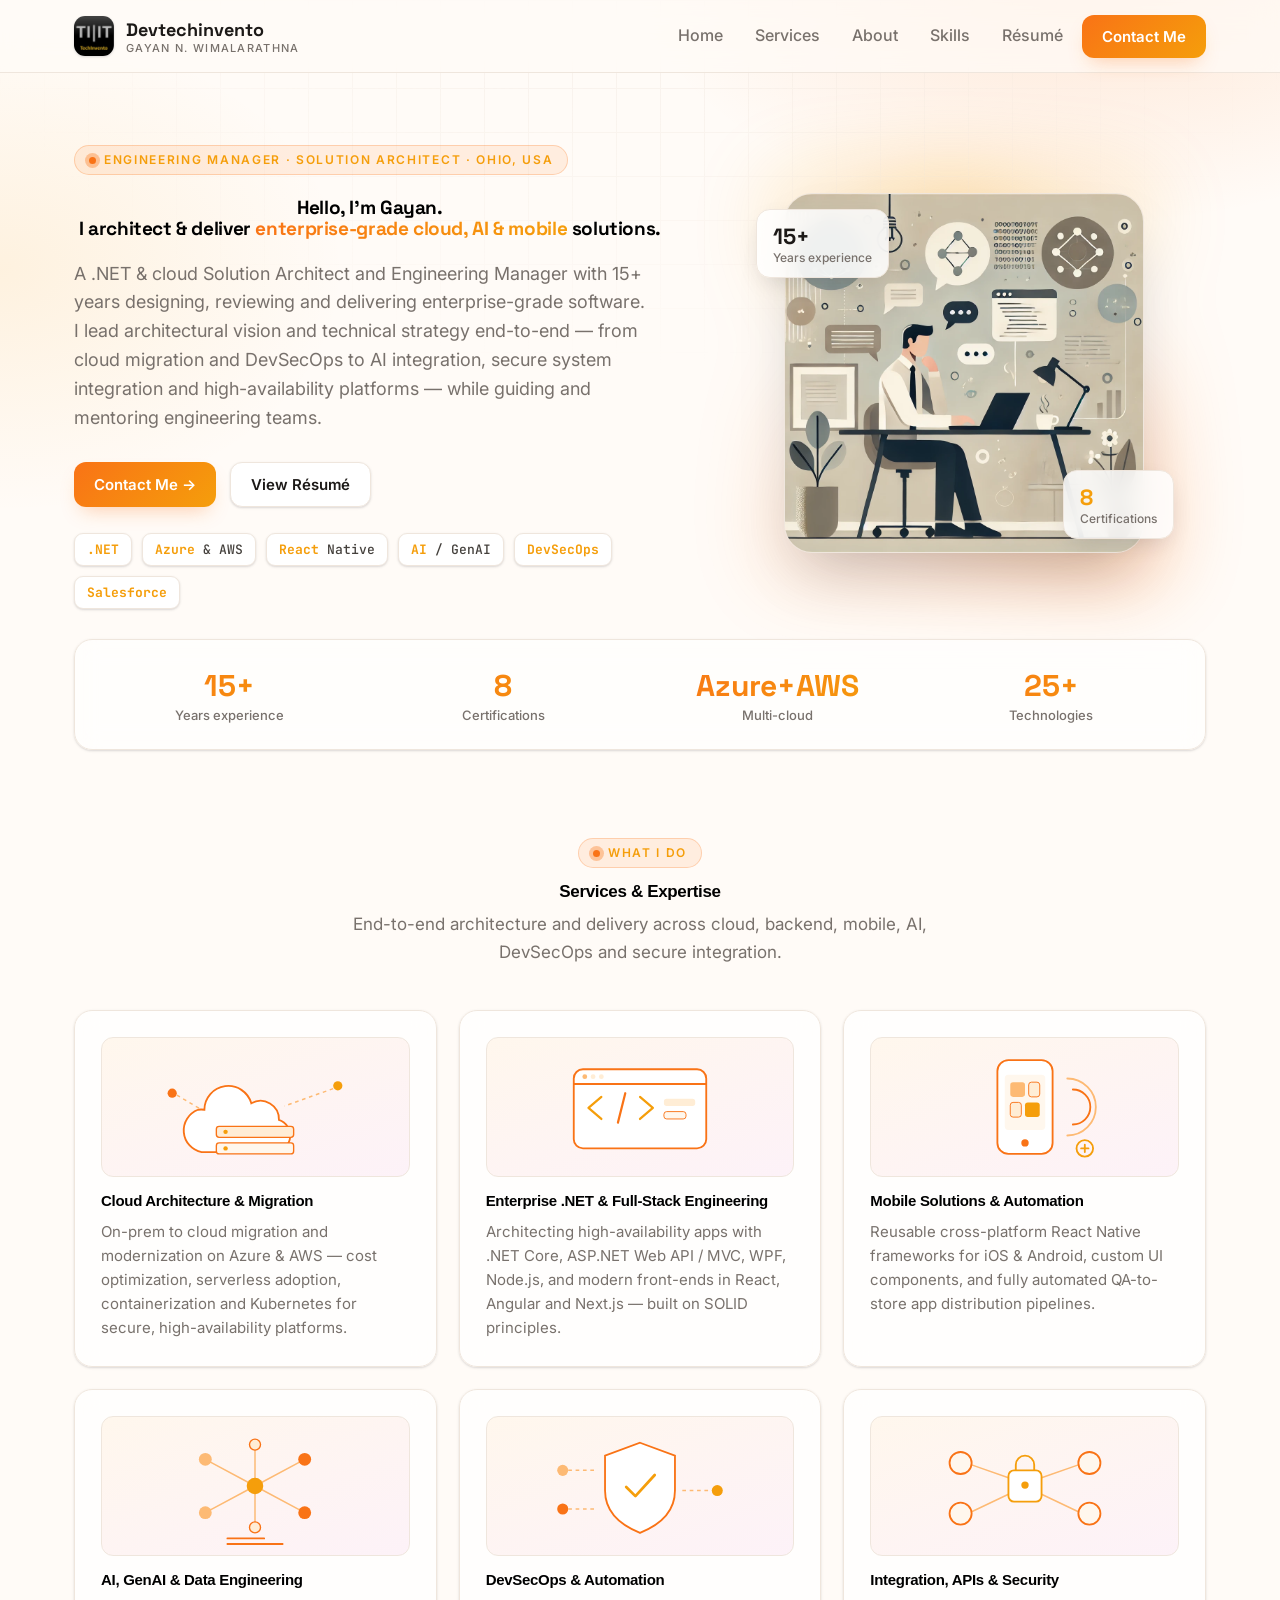
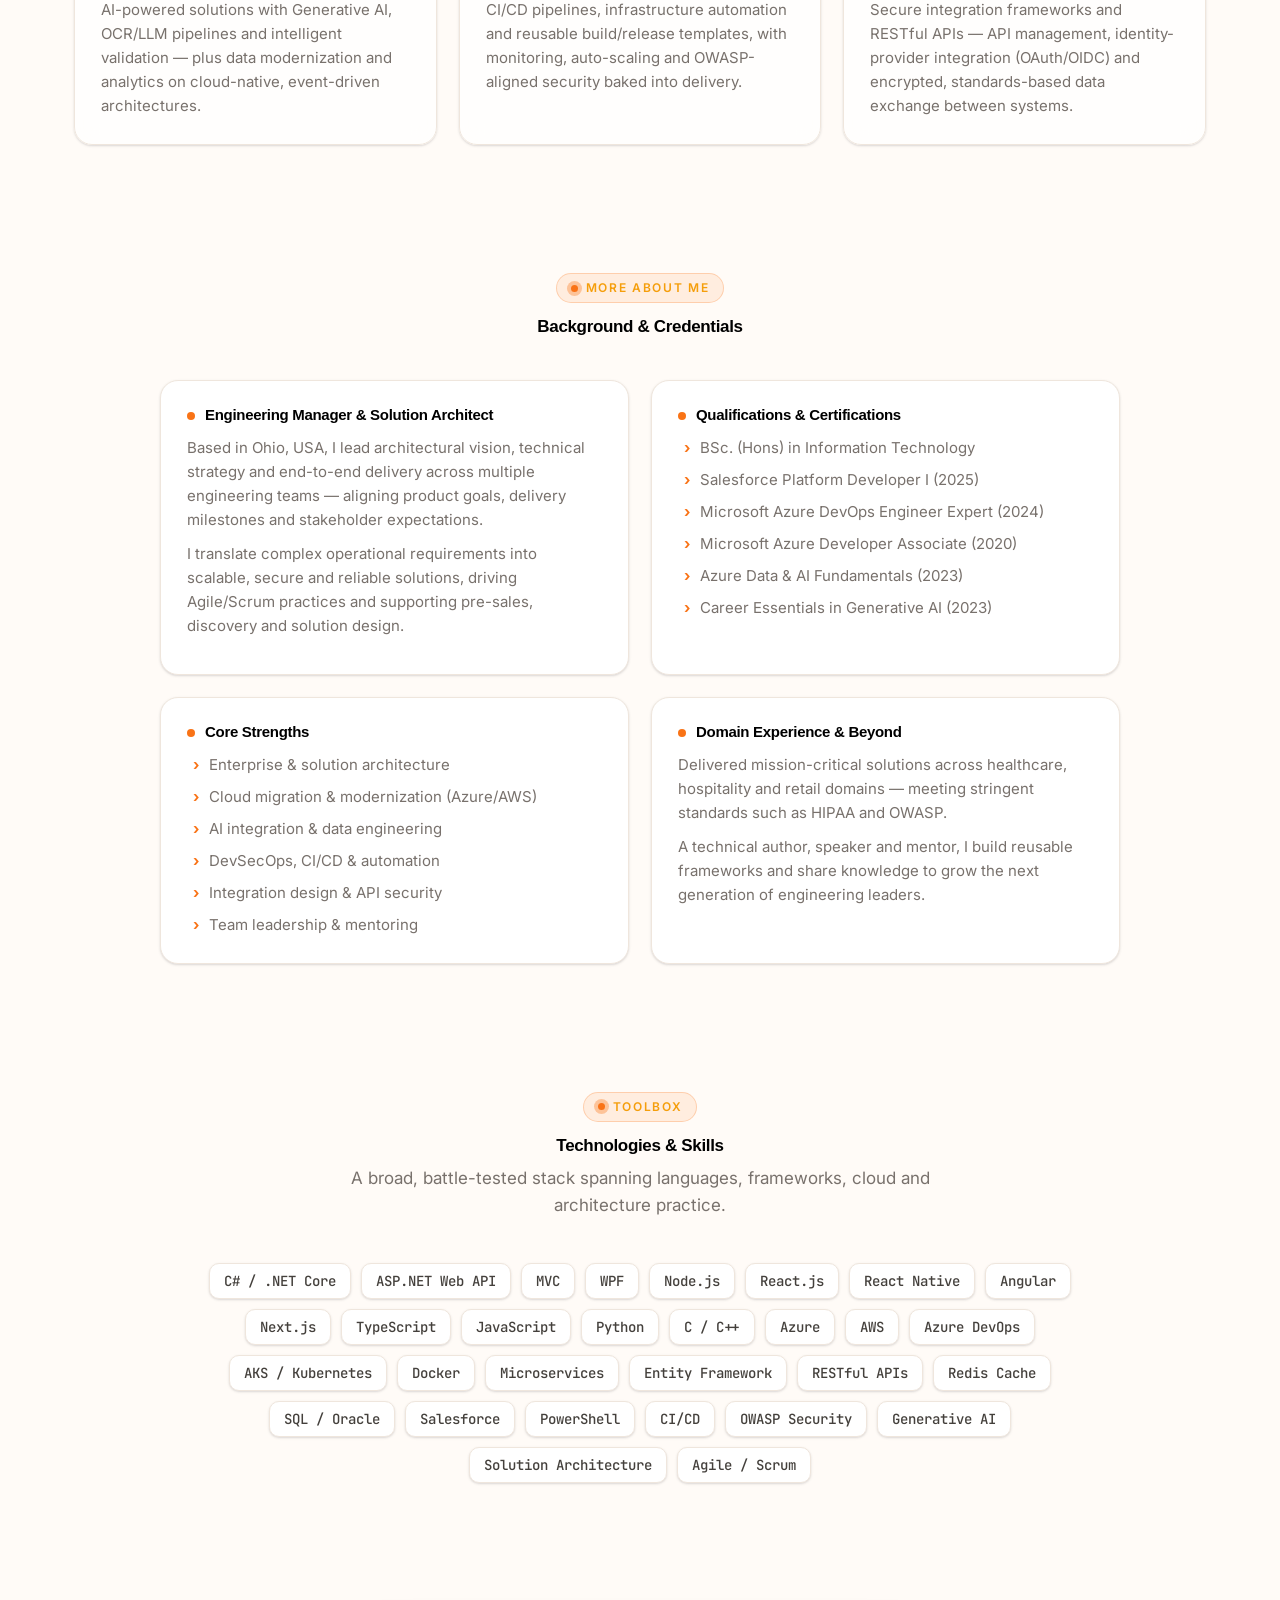
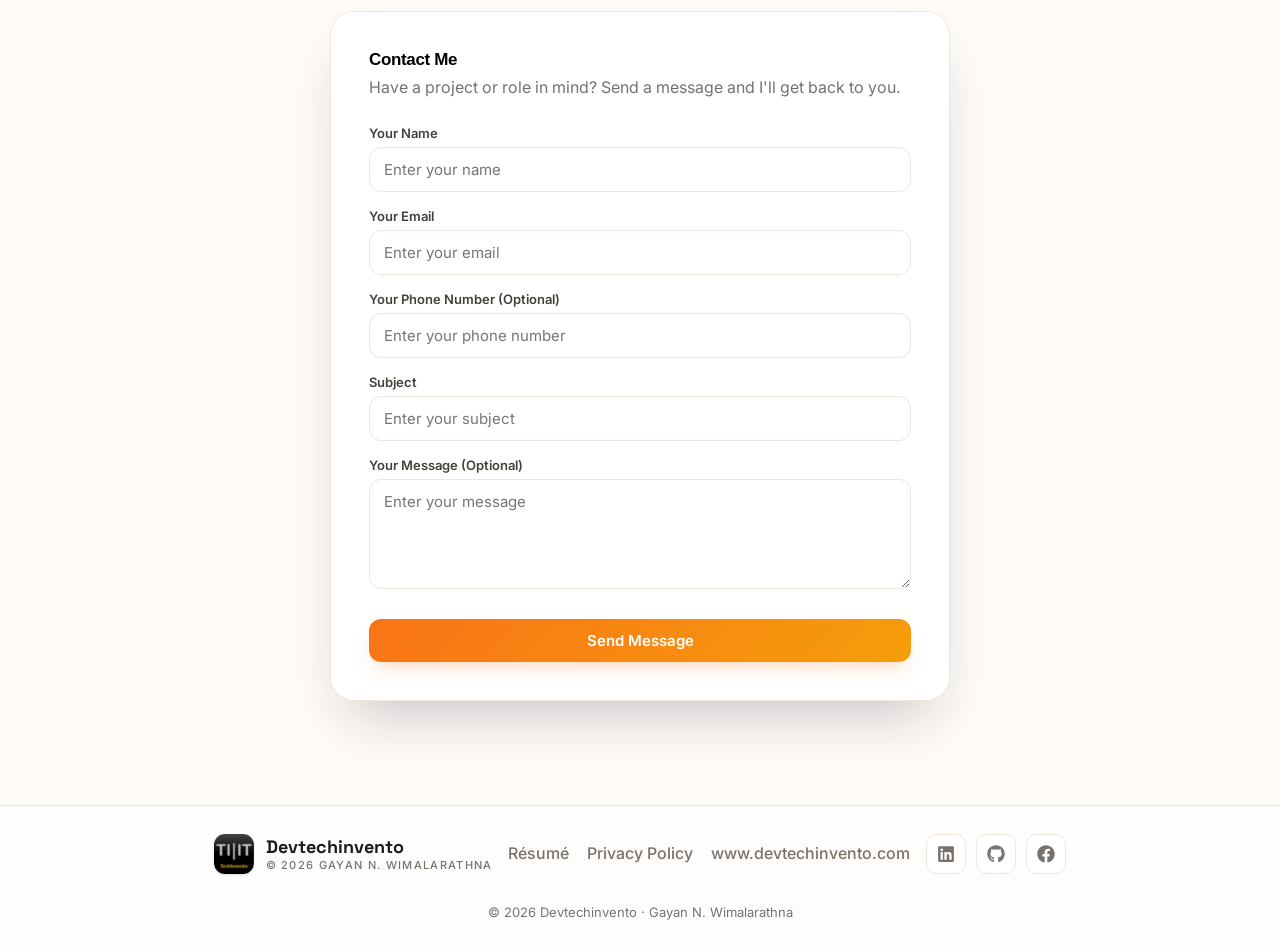
==== commit cf7e7c41: "added new changes to load the app app privacy page" ====
--- a/index.html
+++ b/index.html
@@ -1 +1 @@
-<!doctype html><html lang="en"><head><meta charset="utf-8"/><link rel="icon" href="./favicon.ico"/><meta name="viewport" content="width=device-width,initial-scale=1"/><meta name="theme-color" content="#000000"/><meta name="description" content="Web site created using create-react-app"/><link rel="apple-touch-icon" href="./logo.png"/><link rel="manifest" href="./manifest.json"/><title>Devtechinvento by Gayan N. Wimalarathna</title><link rel="preconnect" href="https://fonts.googleapis.com"><link rel="preconnect" href="https://fonts.gstatic.com" crossorigin><link href="https://fonts.googleapis.com/css2?family=Space+Grotesk:wght@500;600;700&family=Inter:wght@400;500;600;700&family=JetBrains+Mono:wght@500&display=swap" rel="stylesheet"><script async src="https://www.googletagmanager.com/gtag/js?id=G-KMHWHFSXY2"></script><script>function gtag(){dataLayer.push(arguments)}window.dataLayer=window.dataLayer||[],gtag("js",new Date),gtag("config","G-KMHWHFSXY2")</script><script id="usercentrics-cmp" src="https://web.cmp.usercentrics.eu/ui/loader.js" data-settings-id="2JQtDsUoTkPlQz" async></script><script defer="defer" src="./static/js/main.2b2dca5e.js"></script><link href="./static/css/main.66cde68b.css" rel="stylesheet"></head><body><noscript>You need to enable JavaScript to run this app.</noscript><div id="root"></div></body></html>+<!doctype html><html lang="en"><head><meta charset="utf-8"/><link rel="icon" href="./favicon.ico"/><meta name="viewport" content="width=device-width,initial-scale=1"/><meta name="theme-color" content="#000000"/><meta name="description" content="Web site created using create-react-app"/><link rel="apple-touch-icon" href="./logo.png"/><link rel="manifest" href="./manifest.json"/><title>Devtechinvento by Gayan N. Wimalarathna</title><link rel="preconnect" href="https://fonts.googleapis.com"><link rel="preconnect" href="https://fonts.gstatic.com" crossorigin><link href="https://fonts.googleapis.com/css2?family=Space+Grotesk:wght@500;600;700&family=Inter:wght@400;500;600;700&family=JetBrains+Mono:wght@500&display=swap" rel="stylesheet"><script async src="https://www.googletagmanager.com/gtag/js?id=G-KMHWHFSXY2"></script><script>function gtag(){dataLayer.push(arguments)}window.dataLayer=window.dataLayer||[],gtag("js",new Date),gtag("config","G-KMHWHFSXY2")</script><script id="usercentrics-cmp" src="https://web.cmp.usercentrics.eu/ui/loader.js" data-settings-id="2JQtDsUoTkPlQz" async></script><script defer="defer" src="./static/js/main.44304fce.js"></script><link href="./static/css/main.d9f61c3f.css" rel="stylesheet"></head><body><noscript>You need to enable JavaScript to run this app.</noscript><div id="root"></div></body></html>
--- a/static/css/main.d9f61c3f.css
+++ b/static/css/main.d9f61c3f.css
@@ -0,0 +1,2 @@
+:root{--bg:#fffbf7;--surface:#fff;--text:#1c1917;--muted:#78716c;--accent:#f97316;--accent-2:#f59e0b;--border:#efe6dd;--ring:#f9731659;--shadow-sm:0 1px 2px #0f172a0f,0 1px 3px #0f172a1a;--shadow-md:0 8px 24px -8px #0f172a2e;--shadow-lg:0 30px 60px -20px #0f172a40;--radius:18px;--maxw:1180px}*{box-sizing:border-box;margin:0;padding:0}html{scroll-behavior:smooth}body{-webkit-font-smoothing:antialiased;-moz-osx-font-smoothing:grayscale;background:#fffbf7;background:var(--bg);color:#1c1917;color:var(--text);font-family:Inter,system-ui,sans-serif;line-height:1.6;overflow-x:hidden}body:before{background:radial-gradient(60% 50% at 85% -5%,#f9731629,#0000 60%),radial-gradient(45% 45% at 0 30%,#f59e0b1a,#0000 60%),#fffbf7;background:radial-gradient(60% 50% at 85% -5%,#f9731629,#0000 60%),radial-gradient(45% 45% at 0 30%,#f59e0b1a,#0000 60%),var(--bg);z-index:-2}body:after,body:before{content:"";inset:0;position:fixed}body:after{background-image:linear-gradient(#efe6dd 1px,#0000 0),linear-gradient(90deg,#efe6dd 1px,#0000 0);background-image:linear-gradient(var(--border) 1px,#0000 1px),linear-gradient(90deg,var(--border) 1px,#0000 1px);background-size:44px 44px;-webkit-mask-image:radial-gradient(70% 55% at 50% 0,#000,#0000 75%);mask-image:radial-gradient(70% 55% at 50% 0,#000,#0000 75%);opacity:.5;z-index:-1}h1,h2,h3{color:#1c1917;color:var(--text);font-family:Space Grotesk,sans-serif;letter-spacing:-.02em;line-height:1.12}a{color:inherit;cursor:pointer;text-decoration:none}code{font-family:JetBrains Mono,Menlo,Monaco,Consolas,monospace}.container{margin:0 auto;max-width:1180px;max-width:var(--maxw);padding:0 24px}.eyebrow{align-items:center;background:#f973161a;border:1px solid #f9731640;border-radius:999px;color:#f59e0b;color:var(--accent-2);display:inline-flex;font:600 12px/1 Inter;gap:8px;letter-spacing:.14em;padding:8px 14px;text-transform:uppercase}.eyebrow .dot{background:#f97316;background:var(--accent);border-radius:50%;box-shadow:0 0 0 4px #f9731659;box-shadow:0 0 0 4px var(--ring);height:7px;width:7px}.mark{border-radius:11px;box-shadow:0 1px 2px #0f172a0f,0 1px 3px #0f172a1a;box-shadow:var(--shadow-sm);flex:none;height:40px;object-fit:cover;width:40px}.btn{align-items:center;border:none;border-radius:12px;cursor:pointer;display:inline-flex;font:600 15px Inter;gap:8px;padding:12px 20px;text-align:center;transition:.2s}.btn-primary{background:linear-gradient(135deg,#f97316,#f59e0b);background:linear-gradient(135deg,var(--accent),var(--accent-2));box-shadow:0 10px 20px -8px #f9731659;box-shadow:0 10px 20px -8px var(--ring);color:#fff}.btn-primary:hover{box-shadow:0 16px 28px -10px #f9731659;box-shadow:0 16px 28px -10px var(--ring);transform:translateY(-2px)}.btn-ghost{background:#fff;background:var(--surface);border:1px solid #efe6dd;border:1px solid var(--border);box-shadow:0 1px 2px #0f172a0f,0 1px 3px #0f172a1a;box-shadow:var(--shadow-sm);color:#1c1917;color:var(--text)}.btn-ghost:hover{border-color:#f97316;border-color:var(--accent);color:#f59e0b;color:var(--accent-2)}.nav{-webkit-backdrop-filter:blur(14px);backdrop-filter:blur(14px);background:#fffbf7b8;border-bottom:1px solid #efe6dd;border-bottom:1px solid var(--border);position:sticky;top:0;z-index:50}.nav-inner{height:72px;justify-content:space-between}.brand,.nav-inner{align-items:center;display:flex}.brand{color:#1c1917;color:var(--text);font:700 18px Space Grotesk;gap:12px}.brand small{color:#78716c;color:var(--muted);display:block;font:500 11px Inter;letter-spacing:.12em;text-transform:uppercase}.nav-links{align-items:center;display:flex;gap:6px}.nav-links a{border-radius:10px;color:#78716c;color:var(--muted);font-weight:500;padding:9px 13px;transition:.18s}.nav-links a:hover{background:#0f172a0a;color:#1c1917;color:var(--text)}.nav-links a.btn-primary{color:#fff}.hero{padding:72px 0 24px}.hero-grid{grid-gap:56px;align-items:center;display:grid;gap:56px;grid-template-columns:1.1fr .9fr}.hero h1{font-size:clamp(34px,4.4vw,54px);font-weight:700;margin:22px 0 20px}.hero h1 .grad{background:linear-gradient(120deg,#f97316,#f59e0b);background:linear-gradient(120deg,var(--accent),var(--accent-2));-webkit-background-clip:text;background-clip:text;color:#0000}.hero p{color:#78716c;color:var(--muted);font-size:18px;max-width:580px}.hero-cta{gap:14px;margin:30px 0 26px}.chips,.hero-cta{display:flex;flex-wrap:wrap}.chips{gap:10px}.chip{background:#fff;background:var(--surface);border:1px solid #efe6dd;border:1px solid var(--border);border-radius:9px;box-shadow:0 1px 2px #0f172a0f,0 1px 3px #0f172a1a;box-shadow:var(--shadow-sm);color:#44403c;font:500 13px JetBrains Mono;padding:7px 12px}.chip b{color:#f59e0b;color:var(--accent-2)}.portrait-wrap{justify-self:center;position:relative}.portrait{background:radial-gradient(120% 120% at 30% 10%,#f973162e,#0000 55%),#efe0d5;border:1px solid #efe6dd;border:1px solid var(--border);border-radius:28px;box-shadow:0 30px 60px -20px #0f172a40;box-shadow:var(--shadow-lg);height:min(360px,80vw);object-fit:cover;width:min(360px,80vw)}.portrait-glow{background:conic-gradient(from 140deg,#f97316,#0000 40%,#f59e0b,#0000 80%,#f97316);background:conic-gradient(from 140deg,var(--accent),#0000 40%,var(--accent-2),#0000 80%,var(--accent));border-radius:40px;filter:blur(38px);inset:-24px;opacity:.35;position:absolute;z-index:-1}.float-card{-webkit-backdrop-filter:blur(10px);backdrop-filter:blur(10px);background:#ffffffd9;border:1px solid #efe6dd;border:1px solid var(--border);border-radius:14px;box-shadow:0 8px 24px -8px #0f172a2e;box-shadow:var(--shadow-md);padding:12px 16px;position:absolute}.float-card .n{color:#1c1917;color:var(--text);font:700 22px Space Grotesk}.float-card .l{color:#78716c;color:var(--muted);font:500 12px Inter}.fc-1{left:-28px;top:16px}.fc-2{bottom:22px;right:-30px}.fc-2 .n{color:#f59e0b;color:var(--accent-2)}.stats{grid-gap:18px;-webkit-backdrop-filter:blur(12px);backdrop-filter:blur(12px);background:#ffffffa8;border:1px solid #efe6dd;border:1px solid var(--border);border-radius:18px;border-radius:var(--radius);box-shadow:0 1px 2px #0f172a0f,0 1px 3px #0f172a1a;box-shadow:var(--shadow-sm);display:grid;gap:18px;grid-template-columns:repeat(4,1fr);margin:30px auto 0;max-width:1180px;max-width:var(--maxw);padding:26px}.stat{text-align:center}.stat .n{background:linear-gradient(120deg,#f97316,#f59e0b);background:linear-gradient(120deg,var(--accent),var(--accent-2));-webkit-background-clip:text;background-clip:text;color:#0000;font:700 30px Space Grotesk}.stat .l{color:#78716c;color:var(--muted);font:500 13px Inter;margin-top:2px}section.block{padding:64px 0}.section-head{margin:0 auto 44px;max-width:660px;text-align:center}.section-head h2{font-size:clamp(26px,3vw,38px);margin:14px 0 10px}.section-head p{color:#78716c;color:var(--muted);font-size:17px}.cards{grid-gap:22px;display:grid;gap:22px;grid-template-columns:repeat(auto-fit,minmax(300px,1fr))}.gcard{-webkit-backdrop-filter:blur(12px);backdrop-filter:blur(12px);background:#ffffffb3;border:1px solid #efe6dd;border:1px solid var(--border);border-radius:18px;border-radius:var(--radius);box-shadow:0 1px 2px #0f172a0f,0 1px 3px #0f172a1a;box-shadow:var(--shadow-sm);overflow:hidden;padding:26px;position:relative;transition:.25s}.gcard:before{background:linear-gradient(90deg,#f97316,#f59e0b);background:linear-gradient(90deg,var(--accent),var(--accent-2));content:"";height:3px;inset:0 0 auto 0;opacity:0;position:absolute;transition:.25s}.gcard:hover{border-color:#f9731659;border-color:var(--ring);box-shadow:0 8px 24px -8px #0f172a2e;box-shadow:var(--shadow-md);transform:translateY(-6px)}.gcard:hover:before{opacity:1}.gcard h3{font-size:19px;margin:16px 0 10px}.gcard p{color:#78716c;color:var(--muted);font-size:15px}.svg-thumb{background:linear-gradient(160deg,#fff7ed,#fdf2f8);border:1px solid #efe6dd;border:1px solid var(--border);border-radius:12px;display:block;height:140px;overflow:hidden;width:100%}.svg-thumb img,.svg-thumb svg{display:block;height:100%;object-fit:contain;width:100%}.pods{grid-gap:22px;display:grid;gap:22px;grid-template-columns:repeat(2,1fr);margin:0 auto;max-width:960px}.pod{background:#fff;background:var(--surface);border:1px solid #efe6dd;border:1px solid var(--border);border-radius:18px;border-radius:var(--radius);box-shadow:0 1px 2px #0f172a0f,0 1px 3px #0f172a1a;box-shadow:var(--shadow-sm);padding:26px;transition:.25s}.pod:hover{box-shadow:0 8px 24px -8px #0f172a2e;box-shadow:var(--shadow-md);transform:translateY(-3px)}.pod h3{align-items:center;display:flex;font-size:18px;gap:10px;margin-bottom:12px}.pod h3 .tag{background:#f97316;background:var(--accent);border-radius:50%;flex:none;height:8px;width:8px}.pod ul{grid-gap:8px;display:grid;gap:8px;list-style:none}.pod li{color:#78716c;color:var(--muted);font-size:15px;padding-left:22px;position:relative}.pod li:before{color:#f97316;color:var(--accent);content:"›";font-weight:700;left:6px;position:absolute}.pod p{color:#78716c;color:var(--muted);font-size:15px;margin-bottom:10px}.skills{display:flex;flex-wrap:wrap;gap:10px;justify-content:center;margin:0 auto;max-width:900px}.skill{background:#fff;background:var(--surface);border:1px solid #efe6dd;border:1px solid var(--border);border-radius:10px;box-shadow:0 1px 2px #0f172a0f,0 1px 3px #0f172a1a;box-shadow:var(--shadow-sm);color:#44403c;font:500 14px JetBrains Mono;padding:8px 14px;transition:.2s}.skill:hover{border-color:#f97316;border-color:var(--accent);color:#f59e0b;color:var(--accent-2);transform:translateY(-2px)}.contact-wrap{background:#fff;background:var(--surface);border:1px solid #efe6dd;border:1px solid var(--border);border-radius:24px;box-shadow:0 30px 60px -20px #0f172a40;box-shadow:var(--shadow-lg);margin:0 auto;max-width:620px;padding:38px}.contact-wrap h2{font-size:28px;margin-bottom:6px}.contact-wrap .sub{color:#78716c;color:var(--muted);margin-bottom:24px}.field{margin-bottom:16px;text-align:left}.field label{color:#44403c;display:block;font:600 13px Inter;margin-bottom:6px}.field input,.field textarea{background:#fff;border:1px solid #efe6dd;border:1px solid var(--border);border-radius:12px;color:#1c1917;color:var(--text);font:400 15px Inter;padding:12px 14px;transition:.18s;width:100%}.field input:focus,.field textarea:focus{border-color:#f97316;border-color:var(--accent);box-shadow:0 0 0 4px #f9731659;box-shadow:0 0 0 4px var(--ring);outline:none}.field textarea{min-height:110px;resize:vertical}.contact-wrap .btn-primary{justify-content:center;margin-top:6px;width:100%}.status-message{color:#f59e0b;color:var(--accent-2);font-weight:600;margin-top:14px;text-align:center}footer{background:#fff9;border-top:1px solid #efe6dd;border-top:1px solid var(--border);margin-top:40px}.foot{align-items:center;display:flex;flex-wrap:wrap;gap:16px;justify-content:center;padding:28px 0}.foot .brand small{color:#78716c;color:var(--muted)}.foot .foot-links{align-items:center;display:flex;flex-wrap:wrap;gap:18px}.foot .foot-links a{color:#78716c;color:var(--muted);font-weight:500;transition:.18s}.foot .foot-links a:hover{color:#f59e0b;color:var(--accent-2)}.foot .socials{display:flex;gap:10px}.foot .socials a{background:#fff;background:var(--surface);border:1px solid #efe6dd;border:1px solid var(--border);border-radius:10px;color:#78716c;color:var(--muted);display:grid;height:40px;place-items:center;transition:.2s;width:40px}.foot .socials a:hover{border-color:#f97316;border-color:var(--accent);color:#f59e0b;color:var(--accent-2)}.copy{color:#78716c;color:var(--muted);font-size:13px;padding-bottom:24px;text-align:center}.rhero{padding:60px 0 20px}.rhero-grid{grid-gap:44px;align-items:center;display:grid;gap:44px;grid-template-columns:1.2fr .8fr}.rhero h1{font-size:clamp(32px,4vw,50px);margin:18px 0 8px}.rhero .role{color:#f59e0b;color:var(--accent-2);font:600 18px Inter;margin-bottom:14px}.rhero p{color:#78716c;color:var(--muted);font-size:17px;max-width:600px}.rhero-cta{gap:12px;margin-top:24px}.meta,.rhero-cta{display:flex;flex-wrap:wrap}.meta{gap:10px;margin-top:18px}.meta span{background:#fff;background:var(--surface);border:1px solid #efe6dd;border:1px solid var(--border);border-radius:9px;box-shadow:0 1px 2px #0f172a0f,0 1px 3px #0f172a1a;box-shadow:var(--shadow-sm);color:#44403c;font:500 13px JetBrains Mono;padding:7px 12px}.rstats{grid-gap:16px;-webkit-backdrop-filter:blur(12px);backdrop-filter:blur(12px);background:#ffffffb3;border:1px solid #efe6dd;border:1px solid var(--border);border-radius:18px;border-radius:var(--radius);box-shadow:0 8px 24px -8px #0f172a2e;box-shadow:var(--shadow-md);display:grid;gap:16px;grid-template-columns:repeat(2,1fr);padding:24px}.rstat{text-align:center}.rstat .n{background:linear-gradient(120deg,#f97316,#f59e0b);background:linear-gradient(120deg,var(--accent),var(--accent-2));-webkit-background-clip:text;background-clip:text;color:#0000;font:700 30px Space Grotesk}.rstat .l{color:#78716c;color:var(--muted);font:500 12px Inter}.sec-title{align-items:center;display:flex;gap:12px;margin-bottom:26px}.sec-title h2{font-size:clamp(24px,2.6vw,32px)}.sec-title .line{background:#efe6dd;background:var(--border);flex:1 1;height:1px}.card{background:#fff;background:var(--surface);border:1px solid #efe6dd;border:1px solid var(--border);border-radius:18px;border-radius:var(--radius);box-shadow:0 1px 2px #0f172a0f,0 1px 3px #0f172a1a;box-shadow:var(--shadow-sm);padding:28px}.lead{color:#78716c;color:var(--muted);font-size:17px;max-width:900px}.timeline{border-left:2px solid #efe6dd;border-left:2px solid var(--border);margin-left:8px;padding-left:28px}.timeline,.tl{position:relative}.tl{padding-bottom:28px}.tl:last-child{padding-bottom:0}.tl:before{background:#f97316;background:var(--accent);border:3px solid #fffbf7;border:3px solid var(--bg);border-radius:50%;box-shadow:0 0 0 3px #f9731659;box-shadow:0 0 0 3px var(--ring);content:"";height:14px;left:-37px;position:absolute;top:4px;width:14px}.tl .top{align-items:baseline;display:flex;flex-wrap:wrap;gap:8px;justify-content:space-between}.tl h3{font-size:19px}.tl .when{background:#f973161a;border:1px solid #f9731638;border-radius:8px;color:#f59e0b;color:var(--accent-2);font:600 13px JetBrains Mono;padding:4px 10px}.tl ul{grid-gap:8px;display:grid;gap:8px;list-style:none;margin-top:12px}.tl li{color:#78716c;color:var(--muted);font-size:15px;padding-left:22px;position:relative}.tl li:before{color:#f97316;color:var(--accent);content:"›";font-weight:700;left:6px;position:absolute}.grid3{grid-gap:20px;display:grid;gap:20px;grid-template-columns:repeat(auto-fit,minmax(280px,1fr))}.dcard{background:#fff;background:var(--surface);border:1px solid #efe6dd;border:1px solid var(--border);border-radius:18px;border-radius:var(--radius);box-shadow:0 1px 2px #0f172a0f,0 1px 3px #0f172a1a;box-shadow:var(--shadow-sm);padding:24px;transition:.25s}.dcard:hover{border-color:#f9731659;border-color:var(--ring);box-shadow:0 8px 24px -8px #0f172a2e;box-shadow:var(--shadow-md);transform:translateY(-5px)}.dcard .ic{background:#f973161a;border:1px solid #f9731638;border-radius:12px;color:#f59e0b;color:var(--accent-2);display:grid;font:700 18px Space Grotesk;height:46px;margin-bottom:14px;place-items:center;width:46px}.dcard h3{font-size:17px;margin-bottom:8px}.dcard p{color:#78716c;color:var(--muted);font-size:14.5px}.grid2{grid-gap:20px;display:grid;gap:20px;grid-template-columns:repeat(auto-fit,minmax(320px,1fr))}.sgroup{background:#fff;background:var(--surface);border:1px solid #efe6dd;border:1px solid var(--border);border-radius:18px;border-radius:var(--radius);box-shadow:0 1px 2px #0f172a0f,0 1px 3px #0f172a1a;box-shadow:var(--shadow-sm);padding:22px}.sgroup h3{color:#f59e0b;color:var(--accent-2);font-size:15px;letter-spacing:.08em;margin-bottom:14px;text-transform:uppercase}.tags{display:flex;flex-wrap:wrap;gap:8px}.tag2{background:#fffbf7;border:1px solid #efe6dd;border:1px solid var(--border);border-radius:8px;color:#44403c;font:500 13px JetBrains Mono;padding:6px 11px}.certs{grid-gap:16px;display:grid;gap:16px;grid-template-columns:repeat(auto-fit,minmax(250px,1fr))}.cert{align-items:flex-start;background:#fff;background:var(--surface);border:1px solid #efe6dd;border:1px solid var(--border);border-radius:14px;box-shadow:0 1px 2px #0f172a0f,0 1px 3px #0f172a1a;box-shadow:var(--shadow-sm);display:flex;gap:14px;padding:18px;transition:.2s}.cert:hover{border-color:#f97316;border-color:var(--accent);box-shadow:0 8px 24px -8px #0f172a2e;box-shadow:var(--shadow-md)}.cert .badge{background:linear-gradient(135deg,#f97316,#f59e0b);background:linear-gradient(135deg,var(--accent),var(--accent-2));border-radius:10px;color:#fff;display:grid;flex:none;height:38px;place-items:center;width:38px}.cert h4{color:#1c1917;color:var(--text);font:600 15px Space Grotesk}.cert .iss{color:#78716c;color:var(--muted);font:500 13px Inter}.edu{align-items:center;display:flex;gap:16px}.edu .cap{background:#f973161a;border:1px solid #f9731638;border-radius:14px;display:grid;flex:none;height:54px;place-items:center;width:54px}.edu h3{font-size:19px}.edu p{color:#78716c;color:var(--muted);font-size:15px}@media(max-width:900px){.hero-grid{gap:40px;grid-template-columns:1fr;text-align:center}.hero p{margin:0 auto}.chips,.hero-cta{justify-content:center}.hero .eyebrow{margin:0 auto}.pods{grid-template-columns:1fr;max-width:480px}.fc-1{left:-8px}.fc-2{right:-8px}.stats{grid-template-columns:repeat(2,1fr)}}@media(max-width:860px){.rhero-grid{gap:30px;grid-template-columns:1fr}}@media(max-width:640px){.nav-links a:not(.btn-primary){display:none}}@media print{.nav,.rhero-cta,body:after,body:before{display:none}body{background:#fff}}.App{min-height:100vh}.App,.home-container{width:100%}.privacy-policy{background:#0000!important;padding:25px;text-align:left}title{color:#000!important;font-size:26px!important}.subtitle,title{font-family:Arial!important}.subtitle{color:#595959!important;font-size:14px!important}h1{color:#000!important;font-size:19px!important;text-align:center}h2{font-size:17px!important}h2,h3{color:#000!important;font-family:Arial!important}h3{font-size:15px!important}h4{color:#000!important;font-family:Arial!important;font-size:13px!important}.link{color:#3030f1!important;word-break:break-word!important}.list{display:flex;flex-direction:column;list-style-type:disc!important;li{margin-bottom:10px;word-break:break-word}}table{border:1px solid #202020;border-collapse:collapse;font-size:11px;margin-bottom:10px;margin-top:10px;width:100%;thead{background-color:#202020;color:#fff;text-align:center}td{border:1px solid #202020;padding:8px}tr:nth-child(2n){background-color:#8f86866c}}.apps-pp{background:#f7f8fc;color:#1a1a2e;font-family:-apple-system,BlinkMacSystemFont,Segoe UI,Roboto,Helvetica,Arial,sans-serif;font-size:16px;line-height:1.7;min-height:100vh;position:relative;z-index:1}.apps-pp *,.apps-pp :after,.apps-pp :before{box-sizing:border-box;margin:0;padding:0}.apps-pp .pp-header{background:linear-gradient(135deg,#e84393,#ff6b35);color:#fff;overflow:hidden;padding:66px 24px 58px;position:relative;text-align:center}.apps-pp .pp-header:before{background:radial-gradient(60% 120% at 50% -20%,#ffffff61,#0000 60%),radial-gradient(40% 80% at 90% 120%,#ffffff24,#0000 60%);content:"";inset:0;pointer-events:none;position:absolute}.apps-pp .pp-header-inner{align-items:center;display:flex;flex-direction:column;gap:14px;position:relative;z-index:1}.apps-pp .pp-app-icon{background:#fff3;border:1px solid #ffffff73;border-radius:22px;box-shadow:0 14px 34px -10px #00000059,inset 0 1px 0 #ffffff80;height:82px;overflow:hidden;width:82px}.apps-pp .pp-app-icon img{display:block;height:100%;object-fit:cover;width:100%}.apps-pp .pp-app-name{color:#fff;font-size:clamp(2.4rem,7vw,3.6rem);font-weight:800;letter-spacing:-1.2px;line-height:1;margin:2px 0 0;text-shadow:0 2px 24px #00000047}.apps-pp .pp-subtitle{font-size:.82rem;font-weight:600;letter-spacing:3px;margin:2px 0 0;opacity:.92;text-transform:uppercase}.apps-pp .badge{-webkit-backdrop-filter:blur(4px);backdrop-filter:blur(4px);background:#fff3;border:1px solid #fff6;border-radius:20px;display:inline-block;font-size:.8rem;letter-spacing:.5px;margin-top:6px;padding:5px 16px}.apps-pp .pp-main{margin:0 auto;max-width:820px;padding:40px 24px 80px}.apps-pp .toc{background:#fff;border:1px solid #e8eaf0;border-radius:12px;margin-bottom:40px;padding:24px 28px}.apps-pp .toc h2{color:#888;font-size:.75rem;font-weight:700;letter-spacing:1px;margin-bottom:12px;text-transform:uppercase}.apps-pp .toc ol{padding-left:20px}.apps-pp .toc li{margin:6px 0}.apps-pp .toc a{color:#e84393;font-size:.95rem;text-decoration:none}.apps-pp .toc a:hover{text-decoration:underline}.apps-pp section{background:#fff;border:1px solid #e8eaf0;border-radius:12px;margin-bottom:24px;padding:32px 36px}.apps-pp section h2{align-items:center;border-bottom:2px solid #fde8f3;color:#e84393;display:flex;font-size:1.2rem;font-weight:700;gap:10px;margin-bottom:16px;padding-bottom:10px}.apps-pp section h2 .icon{font-size:1.3rem}.apps-pp section h3{color:#333;font-size:1rem;font-weight:600;margin:20px 0 8px}.apps-pp section p{color:#444;margin-bottom:12px}.apps-pp section p:last-child{margin-bottom:0}.apps-pp ol,.apps-pp ul{color:#444;margin-bottom:12px;padding-left:20px}.apps-pp li{margin:6px 0}.apps-pp .highlight-box{background:#fef9ec;border-left:4px solid #f5a623;color:#5a4000}.apps-pp .highlight-box,.apps-pp .info-box{border-radius:0 8px 8px 0;font-size:.95rem;margin:16px 0;padding:14px 18px}.apps-pp .info-box{background:#eef6ff;border-left:4px solid #3b82f6;color:#1e3a5f}.apps-pp .permission-grid{grid-gap:16px;display:grid;gap:16px;grid-template-columns:repeat(auto-fit,minmax(220px,1fr));margin-top:16px}.apps-pp .permission-card{background:#f7f8fc;border:1px solid #e8eaf0;border-radius:10px;padding:16px}.apps-pp .permission-card .perm-icon{font-size:1.6rem;margin-bottom:8px}.apps-pp .permission-card h4{color:#222;font-size:.9rem;font-weight:700;margin-bottom:4px}.apps-pp .permission-card p{color:#666;font-size:.85rem;margin:0}.apps-pp table{border-collapse:collapse;font-size:.9rem;margin-top:12px;width:100%}.apps-pp th{background:#fde8f3;color:#c0166c;font-weight:600;padding:10px 14px;text-align:left}.apps-pp td{border-bottom:1px solid #f0f0f0;color:#444;padding:10px 14px}.apps-pp tr:last-child td{border-bottom:none}.apps-pp tr:nth-child(2n) td{background:#fafafa}.apps-pp .third-party-list{display:flex;flex-direction:column;gap:12px;margin-top:12px}.apps-pp .third-party-item{align-items:flex-start;background:#f7f8fc;border:1px solid #e8eaf0;border-radius:10px;display:flex;gap:14px;padding:14px}.apps-pp .third-party-item .tp-icon{flex-shrink:0;font-size:1.5rem;margin-top:2px}.apps-pp .third-party-item h4{color:#222;font-size:.9rem;font-weight:700;margin-bottom:2px}.apps-pp .third-party-item p{color:#666;font-size:.85rem;margin:0}.apps-pp .contact-box{background:linear-gradient(135deg,#fde8f3,#fef5e7);border-radius:10px;margin-top:12px;padding:20px 24px}.apps-pp .contact-box p{color:#555}.apps-pp .contact-box a{color:#e84393;font-weight:600;text-decoration:none}.apps-pp .contact-box a:hover{text-decoration:underline}.apps-pp .pp-footer{color:#999;font-size:.82rem;padding:24px;text-align:center}@media (max-width:600px){.apps-pp section{padding:24px 20px}.apps-pp .pp-header h1{font-size:1.5rem}}
+/*# sourceMappingURL=main.d9f61c3f.css.map*/
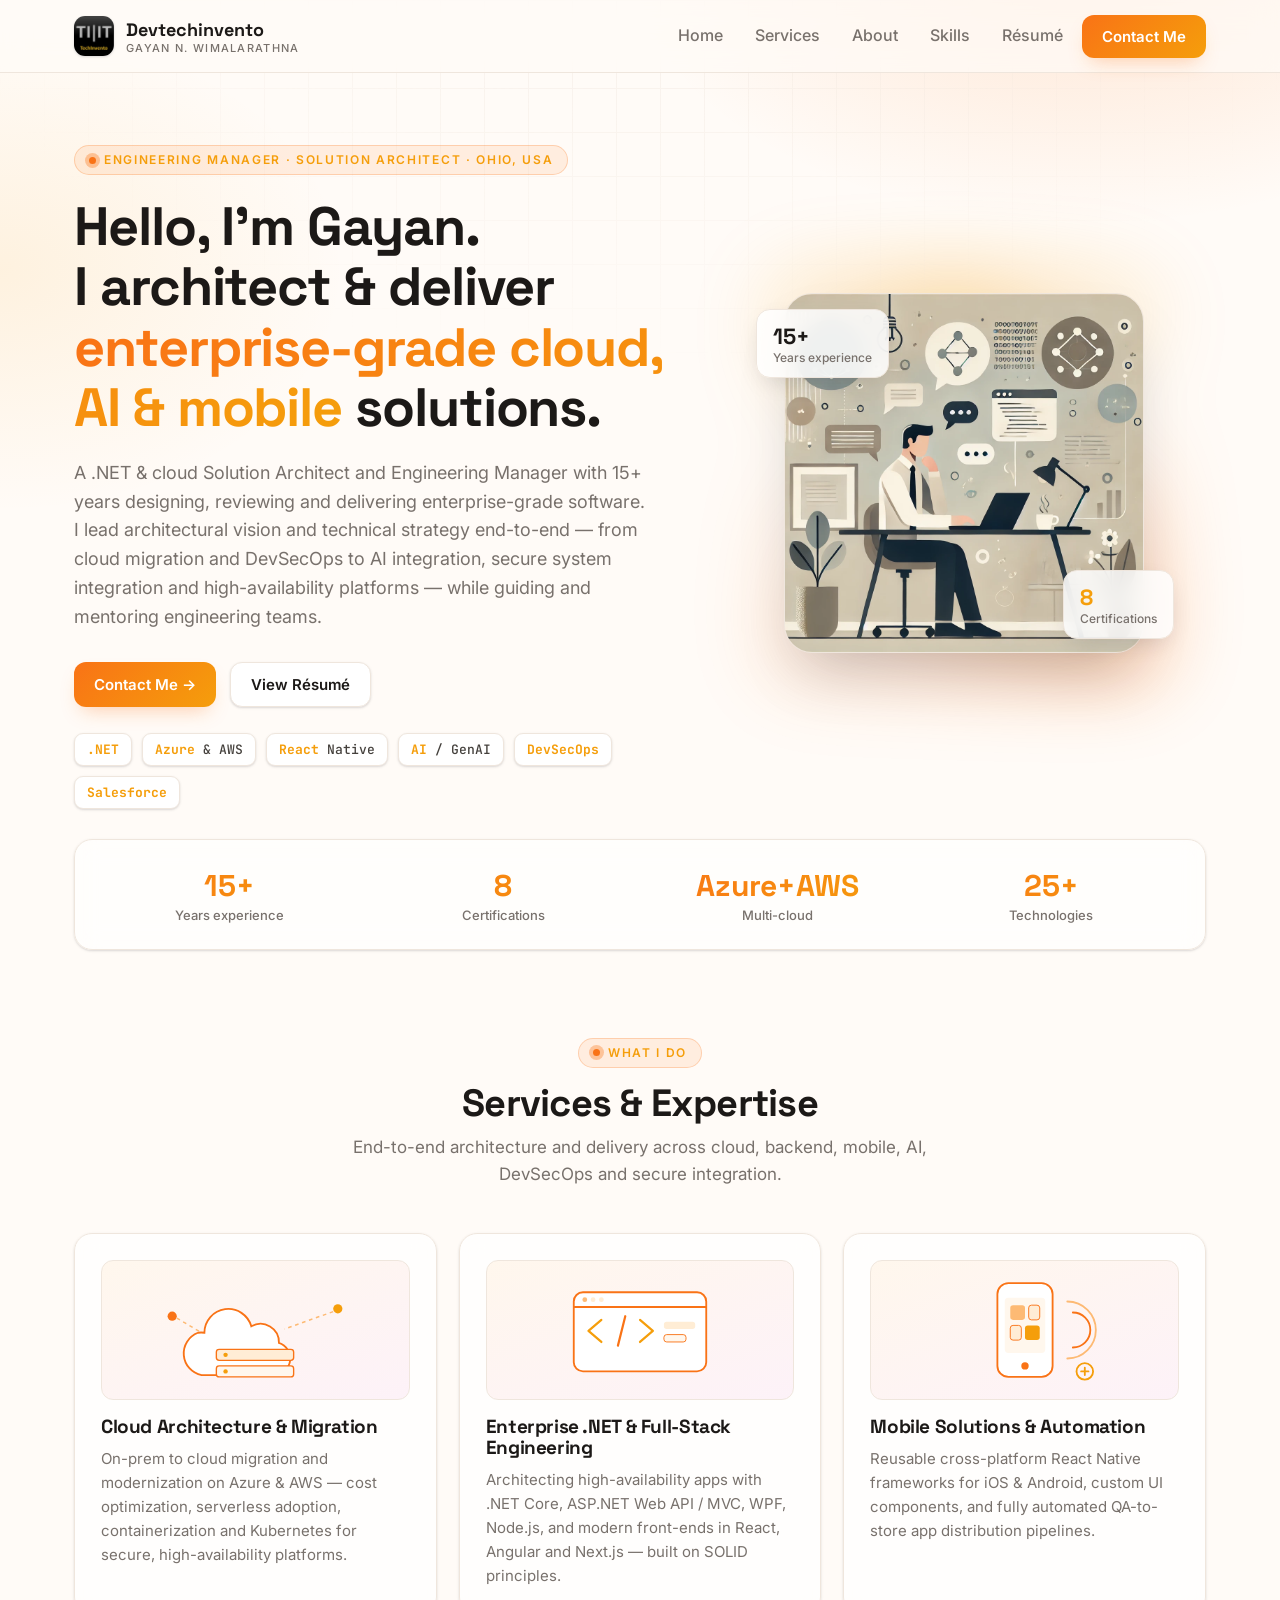
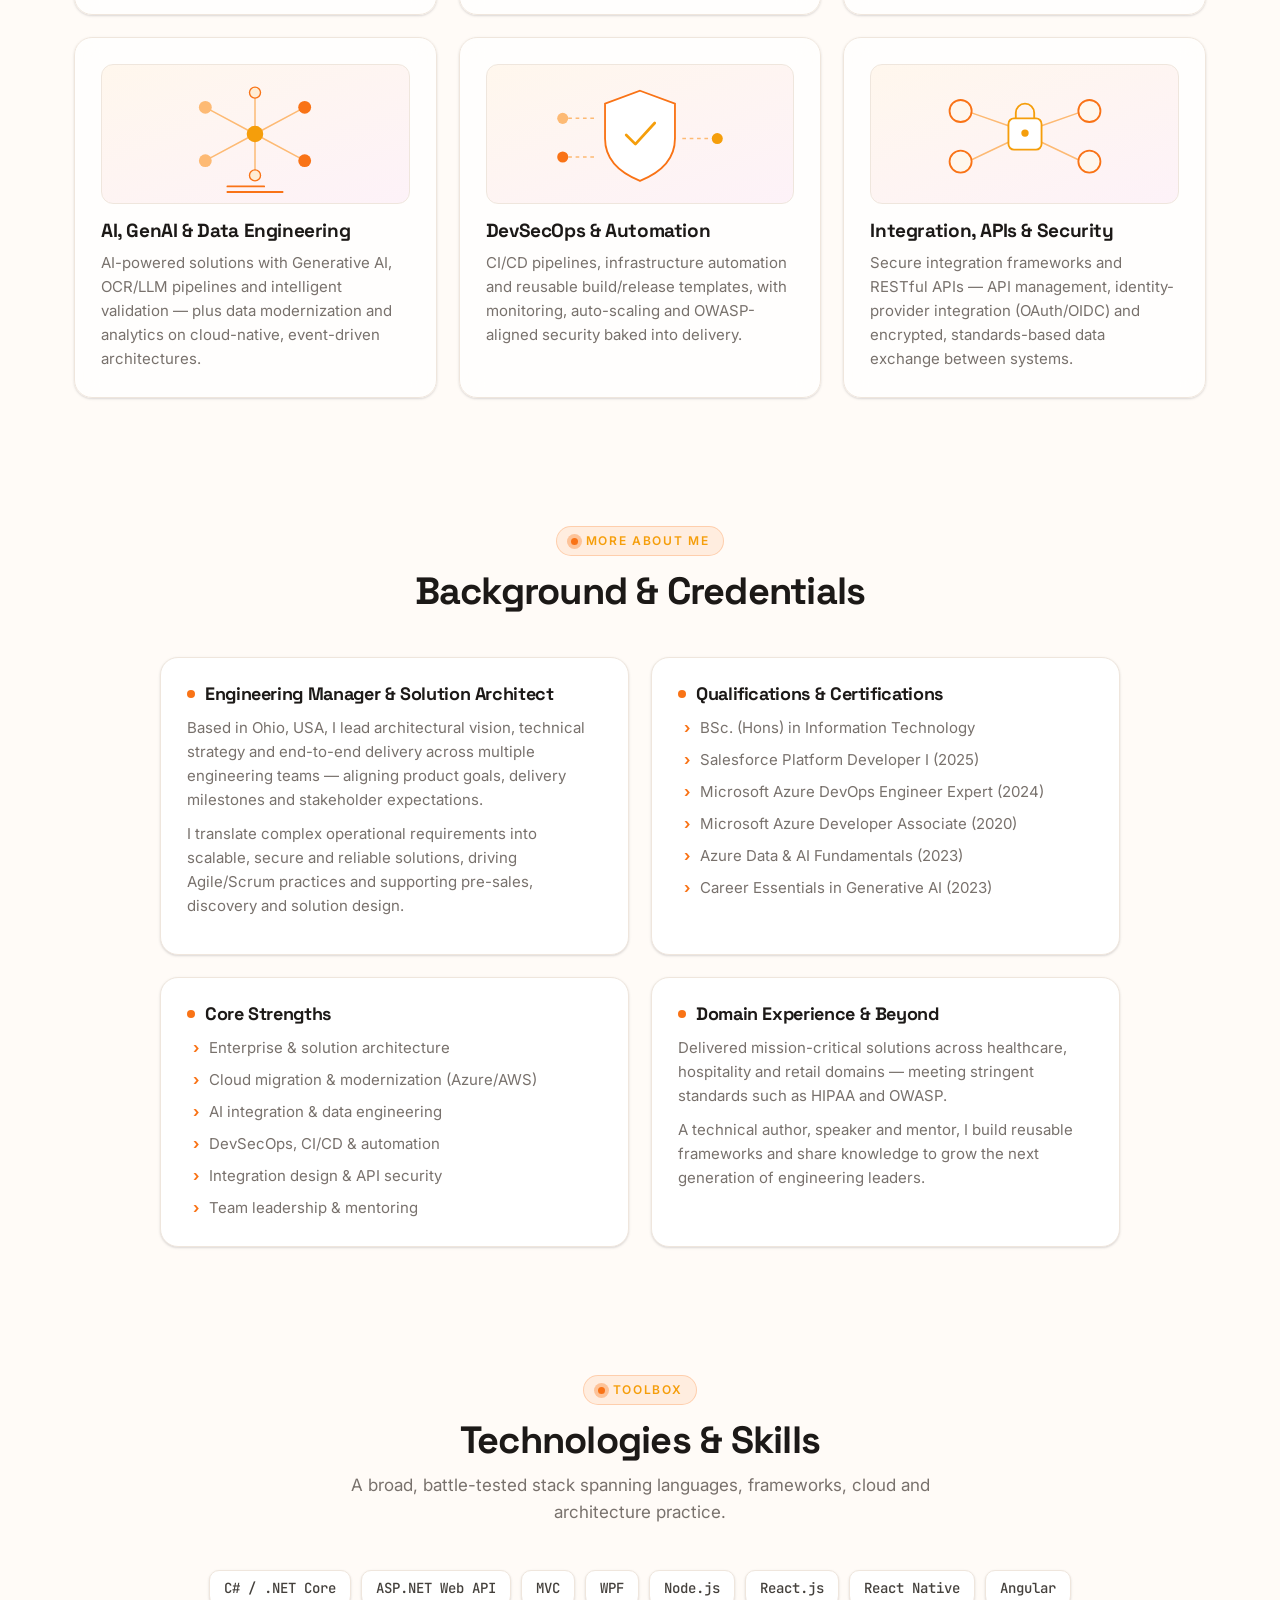
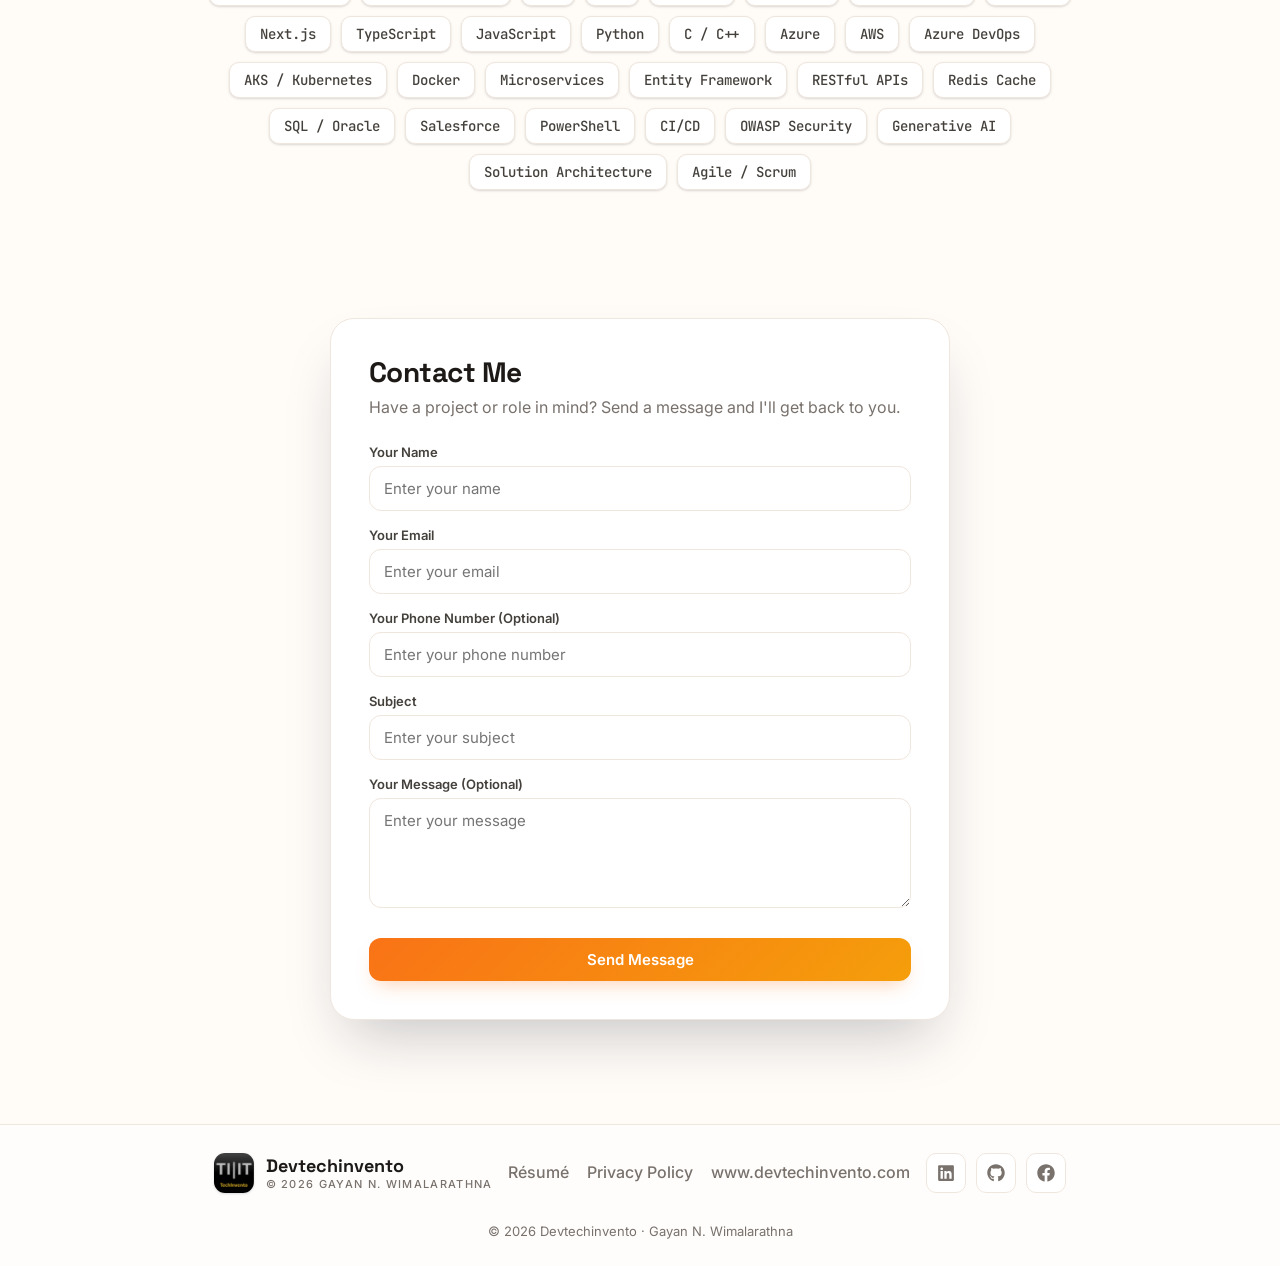
==== commit 6e16033f: "updated the new contents" ====
--- a/index.html
+++ b/index.html
@@ -1 +1 @@
-<!doctype html><html lang="en"><head><meta charset="utf-8"/><link rel="icon" href="./favicon.ico"/><meta name="viewport" content="width=device-width,initial-scale=1"/><meta name="theme-color" content="#000000"/><meta name="description" content="Web site created using create-react-app"/><link rel="apple-touch-icon" href="./logo.png"/><link rel="manifest" href="./manifest.json"/><title>Devtechinvento by Gayan N. Wimalarathna</title><link rel="preconnect" href="https://fonts.googleapis.com"><link rel="preconnect" href="https://fonts.gstatic.com" crossorigin><link href="https://fonts.googleapis.com/css2?family=Space+Grotesk:wght@500;600;700&family=Inter:wght@400;500;600;700&family=JetBrains+Mono:wght@500&display=swap" rel="stylesheet"><script async src="https://www.googletagmanager.com/gtag/js?id=G-KMHWHFSXY2"></script><script>function gtag(){dataLayer.push(arguments)}window.dataLayer=window.dataLayer||[],gtag("js",new Date),gtag("config","G-KMHWHFSXY2")</script><script id="usercentrics-cmp" src="https://web.cmp.usercentrics.eu/ui/loader.js" data-settings-id="2JQtDsUoTkPlQz" async></script><script defer="defer" src="./static/js/main.44304fce.js"></script><link href="./static/css/main.d9f61c3f.css" rel="stylesheet"></head><body><noscript>You need to enable JavaScript to run this app.</noscript><div id="root"></div></body></html>+<!doctype html><html lang="en"><head><meta charset="utf-8"/><link rel="icon" href="./favicon.ico"/><meta name="viewport" content="width=device-width,initial-scale=1"/><meta name="theme-color" content="#000000"/><meta name="description" content="Web site created using create-react-app"/><link rel="apple-touch-icon" href="./logo.png"/><link rel="manifest" href="./manifest.json"/><title>Devtechinvento by Gayan N. Wimalarathna</title><link rel="preconnect" href="https://fonts.googleapis.com"><link rel="preconnect" href="https://fonts.gstatic.com" crossorigin><link href="https://fonts.googleapis.com/css2?family=Space+Grotesk:wght@500;600;700&family=Inter:wght@400;500;600;700&family=JetBrains+Mono:wght@500&display=swap" rel="stylesheet"><script async src="https://www.googletagmanager.com/gtag/js?id=G-KMHWHFSXY2"></script><script>function gtag(){dataLayer.push(arguments)}window.dataLayer=window.dataLayer||[],gtag("js",new Date),gtag("config","G-KMHWHFSXY2")</script><script id="usercentrics-cmp" src="https://web.cmp.usercentrics.eu/ui/loader.js" data-settings-id="2JQtDsUoTkPlQz" async></script><script defer="defer" src="./static/js/main.8c3de0e8.js"></script><link href="./static/css/main.49dd3108.css" rel="stylesheet"></head><body><noscript>You need to enable JavaScript to run this app.</noscript><div id="root"></div></body></html>
--- a/static/css/main.49dd3108.css
+++ b/static/css/main.49dd3108.css
@@ -0,0 +1,2 @@
+:root{--bg:#fffbf7;--surface:#fff;--text:#1c1917;--muted:#78716c;--accent:#f97316;--accent-2:#f59e0b;--border:#efe6dd;--ring:#f9731659;--shadow-sm:0 1px 2px #0f172a0f,0 1px 3px #0f172a1a;--shadow-md:0 8px 24px -8px #0f172a2e;--shadow-lg:0 30px 60px -20px #0f172a40;--radius:18px;--maxw:1180px}*{box-sizing:border-box;margin:0;padding:0}html{scroll-behavior:smooth}body{-webkit-font-smoothing:antialiased;-moz-osx-font-smoothing:grayscale;background:#fffbf7;background:var(--bg);color:#1c1917;color:var(--text);font-family:Inter,system-ui,sans-serif;line-height:1.6;overflow-x:hidden}body:before{background:radial-gradient(60% 50% at 85% -5%,#f9731629,#0000 60%),radial-gradient(45% 45% at 0 30%,#f59e0b1a,#0000 60%),#fffbf7;background:radial-gradient(60% 50% at 85% -5%,#f9731629,#0000 60%),radial-gradient(45% 45% at 0 30%,#f59e0b1a,#0000 60%),var(--bg);z-index:-2}body:after,body:before{content:"";inset:0;position:fixed}body:after{background-image:linear-gradient(#efe6dd 1px,#0000 0),linear-gradient(90deg,#efe6dd 1px,#0000 0);background-image:linear-gradient(var(--border) 1px,#0000 1px),linear-gradient(90deg,var(--border) 1px,#0000 1px);background-size:44px 44px;-webkit-mask-image:radial-gradient(70% 55% at 50% 0,#000,#0000 75%);mask-image:radial-gradient(70% 55% at 50% 0,#000,#0000 75%);opacity:.5;z-index:-1}h1,h2,h3{color:#1c1917;color:var(--text);font-family:Space Grotesk,sans-serif;letter-spacing:-.02em;line-height:1.12}a{color:inherit;cursor:pointer;text-decoration:none}code{font-family:JetBrains Mono,Menlo,Monaco,Consolas,monospace}.container{margin:0 auto;max-width:1180px;max-width:var(--maxw);padding:0 24px}.eyebrow{align-items:center;background:#f973161a;border:1px solid #f9731640;border-radius:999px;color:#f59e0b;color:var(--accent-2);display:inline-flex;font:600 12px/1 Inter;gap:8px;letter-spacing:.14em;padding:8px 14px;text-transform:uppercase}.eyebrow .dot{background:#f97316;background:var(--accent);border-radius:50%;box-shadow:0 0 0 4px #f9731659;box-shadow:0 0 0 4px var(--ring);height:7px;width:7px}.mark{border-radius:11px;box-shadow:0 1px 2px #0f172a0f,0 1px 3px #0f172a1a;box-shadow:var(--shadow-sm);flex:none;height:40px;object-fit:cover;width:40px}.btn{align-items:center;border:none;border-radius:12px;cursor:pointer;display:inline-flex;font:600 15px Inter;gap:8px;padding:12px 20px;text-align:center;transition:.2s}.btn-primary{background:linear-gradient(135deg,#f97316,#f59e0b);background:linear-gradient(135deg,var(--accent),var(--accent-2));box-shadow:0 10px 20px -8px #f9731659;box-shadow:0 10px 20px -8px var(--ring);color:#fff}.btn-primary:hover{box-shadow:0 16px 28px -10px #f9731659;box-shadow:0 16px 28px -10px var(--ring);transform:translateY(-2px)}.btn-ghost{background:#fff;background:var(--surface);border:1px solid #efe6dd;border:1px solid var(--border);box-shadow:0 1px 2px #0f172a0f,0 1px 3px #0f172a1a;box-shadow:var(--shadow-sm);color:#1c1917;color:var(--text)}.btn-ghost:hover{border-color:#f97316;border-color:var(--accent);color:#f59e0b;color:var(--accent-2)}.nav{-webkit-backdrop-filter:blur(14px);backdrop-filter:blur(14px);background:#fffbf7b8;border-bottom:1px solid #efe6dd;border-bottom:1px solid var(--border);position:sticky;top:0;z-index:50}.nav-inner{height:72px;justify-content:space-between}.brand,.nav-inner{align-items:center;display:flex}.brand{color:#1c1917;color:var(--text);font:700 18px Space Grotesk;gap:12px}.brand small{color:#78716c;color:var(--muted);display:block;font:500 11px Inter;letter-spacing:.12em;text-transform:uppercase}.nav-links{align-items:center;display:flex;gap:6px}.nav-links a{border-radius:10px;color:#78716c;color:var(--muted);font-weight:500;padding:9px 13px;transition:.18s}.nav-links a:hover{background:#0f172a0a;color:#1c1917;color:var(--text)}.nav-links a.btn-primary{color:#fff}.hero{padding:72px 0 24px}.hero-grid{grid-gap:56px;align-items:center;display:grid;gap:56px;grid-template-columns:1.1fr .9fr}.hero h1{font-size:clamp(34px,4.4vw,54px);font-weight:700;margin:22px 0 20px}.hero h1 .grad{background:linear-gradient(120deg,#f97316,#f59e0b);background:linear-gradient(120deg,var(--accent),var(--accent-2));-webkit-background-clip:text;background-clip:text;color:#0000}.hero p{color:#78716c;color:var(--muted);font-size:18px;max-width:580px}.hero-cta{gap:14px;margin:30px 0 26px}.chips,.hero-cta{display:flex;flex-wrap:wrap}.chips{gap:10px}.chip{background:#fff;background:var(--surface);border:1px solid #efe6dd;border:1px solid var(--border);border-radius:9px;box-shadow:0 1px 2px #0f172a0f,0 1px 3px #0f172a1a;box-shadow:var(--shadow-sm);color:#44403c;font:500 13px JetBrains Mono;padding:7px 12px}.chip b{color:#f59e0b;color:var(--accent-2)}.portrait-wrap{justify-self:center;position:relative}.portrait{background:radial-gradient(120% 120% at 30% 10%,#f973162e,#0000 55%),#efe0d5;border:1px solid #efe6dd;border:1px solid var(--border);border-radius:28px;box-shadow:0 30px 60px -20px #0f172a40;box-shadow:var(--shadow-lg);height:min(360px,80vw);object-fit:cover;width:min(360px,80vw)}.portrait-glow{background:conic-gradient(from 140deg,#f97316,#0000 40%,#f59e0b,#0000 80%,#f97316);background:conic-gradient(from 140deg,var(--accent),#0000 40%,var(--accent-2),#0000 80%,var(--accent));border-radius:40px;filter:blur(38px);inset:-24px;opacity:.35;position:absolute;z-index:-1}.float-card{-webkit-backdrop-filter:blur(10px);backdrop-filter:blur(10px);background:#ffffffd9;border:1px solid #efe6dd;border:1px solid var(--border);border-radius:14px;box-shadow:0 8px 24px -8px #0f172a2e;box-shadow:var(--shadow-md);padding:12px 16px;position:absolute}.float-card .n{color:#1c1917;color:var(--text);font:700 22px Space Grotesk}.float-card .l{color:#78716c;color:var(--muted);font:500 12px Inter}.fc-1{left:-28px;top:16px}.fc-2{bottom:22px;right:-30px}.fc-2 .n{color:#f59e0b;color:var(--accent-2)}.stats{grid-gap:18px;-webkit-backdrop-filter:blur(12px);backdrop-filter:blur(12px);background:#ffffffa8;border:1px solid #efe6dd;border:1px solid var(--border);border-radius:18px;border-radius:var(--radius);box-shadow:0 1px 2px #0f172a0f,0 1px 3px #0f172a1a;box-shadow:var(--shadow-sm);display:grid;gap:18px;grid-template-columns:repeat(4,1fr);margin:30px auto 0;max-width:1180px;max-width:var(--maxw);padding:26px}.stat{text-align:center}.stat .n{background:linear-gradient(120deg,#f97316,#f59e0b);background:linear-gradient(120deg,var(--accent),var(--accent-2));-webkit-background-clip:text;background-clip:text;color:#0000;font:700 30px Space Grotesk}.stat .l{color:#78716c;color:var(--muted);font:500 13px Inter;margin-top:2px}section.block{padding:64px 0}.section-head{margin:0 auto 44px;max-width:660px;text-align:center}.section-head h2{font-size:clamp(26px,3vw,38px);margin:14px 0 10px}.section-head p{color:#78716c;color:var(--muted);font-size:17px}.cards{grid-gap:22px;display:grid;gap:22px;grid-template-columns:repeat(auto-fit,minmax(300px,1fr))}.gcard{-webkit-backdrop-filter:blur(12px);backdrop-filter:blur(12px);background:#ffffffb3;border:1px solid #efe6dd;border:1px solid var(--border);border-radius:18px;border-radius:var(--radius);box-shadow:0 1px 2px #0f172a0f,0 1px 3px #0f172a1a;box-shadow:var(--shadow-sm);overflow:hidden;padding:26px;position:relative;transition:.25s}.gcard:before{background:linear-gradient(90deg,#f97316,#f59e0b);background:linear-gradient(90deg,var(--accent),var(--accent-2));content:"";height:3px;inset:0 0 auto 0;opacity:0;position:absolute;transition:.25s}.gcard:hover{border-color:#f9731659;border-color:var(--ring);box-shadow:0 8px 24px -8px #0f172a2e;box-shadow:var(--shadow-md);transform:translateY(-6px)}.gcard:hover:before{opacity:1}.gcard h3{font-size:19px;margin:16px 0 10px}.gcard p{color:#78716c;color:var(--muted);font-size:15px}.svg-thumb{background:linear-gradient(160deg,#fff7ed,#fdf2f8);border:1px solid #efe6dd;border:1px solid var(--border);border-radius:12px;display:block;height:140px;overflow:hidden;width:100%}.svg-thumb img,.svg-thumb svg{display:block;height:100%;object-fit:contain;width:100%}.pods{grid-gap:22px;display:grid;gap:22px;grid-template-columns:repeat(2,1fr);margin:0 auto;max-width:960px}.pod{background:#fff;background:var(--surface);border:1px solid #efe6dd;border:1px solid var(--border);border-radius:18px;border-radius:var(--radius);box-shadow:0 1px 2px #0f172a0f,0 1px 3px #0f172a1a;box-shadow:var(--shadow-sm);padding:26px;transition:.25s}.pod:hover{box-shadow:0 8px 24px -8px #0f172a2e;box-shadow:var(--shadow-md);transform:translateY(-3px)}.pod h3{align-items:center;display:flex;font-size:18px;gap:10px;margin-bottom:12px}.pod h3 .tag{background:#f97316;background:var(--accent);border-radius:50%;flex:none;height:8px;width:8px}.pod ul{grid-gap:8px;display:grid;gap:8px;list-style:none}.pod li{color:#78716c;color:var(--muted);font-size:15px;padding-left:22px;position:relative}.pod li:before{color:#f97316;color:var(--accent);content:"›";font-weight:700;left:6px;position:absolute}.pod p{color:#78716c;color:var(--muted);font-size:15px;margin-bottom:10px}.skills{display:flex;flex-wrap:wrap;gap:10px;justify-content:center;margin:0 auto;max-width:900px}.skill{background:#fff;background:var(--surface);border:1px solid #efe6dd;border:1px solid var(--border);border-radius:10px;box-shadow:0 1px 2px #0f172a0f,0 1px 3px #0f172a1a;box-shadow:var(--shadow-sm);color:#44403c;font:500 14px JetBrains Mono;padding:8px 14px;transition:.2s}.skill:hover{border-color:#f97316;border-color:var(--accent);color:#f59e0b;color:var(--accent-2);transform:translateY(-2px)}.contact-wrap{background:#fff;background:var(--surface);border:1px solid #efe6dd;border:1px solid var(--border);border-radius:24px;box-shadow:0 30px 60px -20px #0f172a40;box-shadow:var(--shadow-lg);margin:0 auto;max-width:620px;padding:38px}.contact-wrap h2{font-size:28px;margin-bottom:6px}.contact-wrap .sub{color:#78716c;color:var(--muted);margin-bottom:24px}.field{margin-bottom:16px;text-align:left}.field label{color:#44403c;display:block;font:600 13px Inter;margin-bottom:6px}.field input,.field textarea{background:#fff;border:1px solid #efe6dd;border:1px solid var(--border);border-radius:12px;color:#1c1917;color:var(--text);font:400 15px Inter;padding:12px 14px;transition:.18s;width:100%}.field input:focus,.field textarea:focus{border-color:#f97316;border-color:var(--accent);box-shadow:0 0 0 4px #f9731659;box-shadow:0 0 0 4px var(--ring);outline:none}.field textarea{min-height:110px;resize:vertical}.contact-wrap .btn-primary{justify-content:center;margin-top:6px;width:100%}.status-message{color:#f59e0b;color:var(--accent-2);font-weight:600;margin-top:14px;text-align:center}footer{background:#fff9;border-top:1px solid #efe6dd;border-top:1px solid var(--border);margin-top:40px}.foot{align-items:center;display:flex;flex-wrap:wrap;gap:16px;justify-content:center;padding:28px 0}.foot .brand small{color:#78716c;color:var(--muted)}.foot .foot-links{align-items:center;display:flex;flex-wrap:wrap;gap:18px}.foot .foot-links a{color:#78716c;color:var(--muted);font-weight:500;transition:.18s}.foot .foot-links a:hover{color:#f59e0b;color:var(--accent-2)}.foot .socials{display:flex;gap:10px}.foot .socials a{background:#fff;background:var(--surface);border:1px solid #efe6dd;border:1px solid var(--border);border-radius:10px;color:#78716c;color:var(--muted);display:grid;height:40px;place-items:center;transition:.2s;width:40px}.foot .socials a:hover{border-color:#f97316;border-color:var(--accent);color:#f59e0b;color:var(--accent-2)}.copy{color:#78716c;color:var(--muted);font-size:13px;padding-bottom:24px;text-align:center}.rhero{padding:60px 0 20px}.rhero-grid{grid-gap:44px;align-items:center;display:grid;gap:44px;grid-template-columns:1.2fr .8fr}.rhero h1{font-size:clamp(32px,4vw,50px);margin:18px 0 8px}.rhero .role{color:#f59e0b;color:var(--accent-2);font:600 18px Inter;margin-bottom:14px}.rhero p{color:#78716c;color:var(--muted);font-size:17px;max-width:600px}.rhero-cta{gap:12px;margin-top:24px}.meta,.rhero-cta{display:flex;flex-wrap:wrap}.meta{gap:10px;margin-top:18px}.meta span{background:#fff;background:var(--surface);border:1px solid #efe6dd;border:1px solid var(--border);border-radius:9px;box-shadow:0 1px 2px #0f172a0f,0 1px 3px #0f172a1a;box-shadow:var(--shadow-sm);color:#44403c;font:500 13px JetBrains Mono;padding:7px 12px}.rstats{grid-gap:16px;-webkit-backdrop-filter:blur(12px);backdrop-filter:blur(12px);background:#ffffffb3;border:1px solid #efe6dd;border:1px solid var(--border);border-radius:18px;border-radius:var(--radius);box-shadow:0 8px 24px -8px #0f172a2e;box-shadow:var(--shadow-md);display:grid;gap:16px;grid-template-columns:repeat(2,1fr);padding:24px}.rstat{text-align:center}.rstat .n{background:linear-gradient(120deg,#f97316,#f59e0b);background:linear-gradient(120deg,var(--accent),var(--accent-2));-webkit-background-clip:text;background-clip:text;color:#0000;font:700 30px Space Grotesk}.rstat .l{color:#78716c;color:var(--muted);font:500 12px Inter}.sec-title{align-items:center;display:flex;gap:12px;margin-bottom:26px}.sec-title h2{font-size:clamp(24px,2.6vw,32px)}.sec-title .line{background:#efe6dd;background:var(--border);flex:1 1;height:1px}.card{background:#fff;background:var(--surface);border:1px solid #efe6dd;border:1px solid var(--border);border-radius:18px;border-radius:var(--radius);box-shadow:0 1px 2px #0f172a0f,0 1px 3px #0f172a1a;box-shadow:var(--shadow-sm);padding:28px}.lead{color:#78716c;color:var(--muted);font-size:17px;max-width:900px}.timeline{border-left:2px solid #efe6dd;border-left:2px solid var(--border);margin-left:8px;padding-left:28px}.timeline,.tl{position:relative}.tl{padding-bottom:28px}.tl:last-child{padding-bottom:0}.tl:before{background:#f97316;background:var(--accent);border:3px solid #fffbf7;border:3px solid var(--bg);border-radius:50%;box-shadow:0 0 0 3px #f9731659;box-shadow:0 0 0 3px var(--ring);content:"";height:14px;left:-37px;position:absolute;top:4px;width:14px}.tl .top{align-items:baseline;display:flex;flex-wrap:wrap;gap:8px;justify-content:space-between}.tl h3{font-size:19px}.tl .when{background:#f973161a;border:1px solid #f9731638;border-radius:8px;color:#f59e0b;color:var(--accent-2);font:600 13px JetBrains Mono;padding:4px 10px}.tl ul{grid-gap:8px;display:grid;gap:8px;list-style:none;margin-top:12px}.tl li{color:#78716c;color:var(--muted);font-size:15px;padding-left:22px;position:relative}.tl li:before{color:#f97316;color:var(--accent);content:"›";font-weight:700;left:6px;position:absolute}.grid3{grid-gap:20px;display:grid;gap:20px;grid-template-columns:repeat(auto-fit,minmax(280px,1fr))}.dcard{background:#fff;background:var(--surface);border:1px solid #efe6dd;border:1px solid var(--border);border-radius:18px;border-radius:var(--radius);box-shadow:0 1px 2px #0f172a0f,0 1px 3px #0f172a1a;box-shadow:var(--shadow-sm);padding:24px;transition:.25s}.dcard:hover{border-color:#f9731659;border-color:var(--ring);box-shadow:0 8px 24px -8px #0f172a2e;box-shadow:var(--shadow-md);transform:translateY(-5px)}.dcard .ic{background:#f973161a;border:1px solid #f9731638;border-radius:12px;color:#f59e0b;color:var(--accent-2);display:grid;font:700 18px Space Grotesk;height:46px;margin-bottom:14px;place-items:center;width:46px}.dcard h3{font-size:17px;margin-bottom:8px}.dcard p{color:#78716c;color:var(--muted);font-size:14.5px}.grid2{grid-gap:20px;display:grid;gap:20px;grid-template-columns:repeat(auto-fit,minmax(320px,1fr))}.sgroup{background:#fff;background:var(--surface);border:1px solid #efe6dd;border:1px solid var(--border);border-radius:18px;border-radius:var(--radius);box-shadow:0 1px 2px #0f172a0f,0 1px 3px #0f172a1a;box-shadow:var(--shadow-sm);padding:22px}.sgroup h3{color:#f59e0b;color:var(--accent-2);font-size:15px;letter-spacing:.08em;margin-bottom:14px;text-transform:uppercase}.tags{display:flex;flex-wrap:wrap;gap:8px}.tag2{background:#fffbf7;border:1px solid #efe6dd;border:1px solid var(--border);border-radius:8px;color:#44403c;font:500 13px JetBrains Mono;padding:6px 11px}.certs{grid-gap:16px;display:grid;gap:16px;grid-template-columns:repeat(auto-fit,minmax(250px,1fr))}.cert{align-items:flex-start;background:#fff;background:var(--surface);border:1px solid #efe6dd;border:1px solid var(--border);border-radius:14px;box-shadow:0 1px 2px #0f172a0f,0 1px 3px #0f172a1a;box-shadow:var(--shadow-sm);display:flex;gap:14px;padding:18px;transition:.2s}.cert:hover{border-color:#f97316;border-color:var(--accent);box-shadow:0 8px 24px -8px #0f172a2e;box-shadow:var(--shadow-md)}.cert .badge{background:linear-gradient(135deg,#f97316,#f59e0b);background:linear-gradient(135deg,var(--accent),var(--accent-2));border-radius:10px;color:#fff;display:grid;flex:none;height:38px;place-items:center;width:38px}.cert h4{color:#1c1917;color:var(--text);font:600 15px Space Grotesk}.cert .iss{color:#78716c;color:var(--muted);font:500 13px Inter}.edu{align-items:center;display:flex;gap:16px}.edu .cap{background:#f973161a;border:1px solid #f9731638;border-radius:14px;display:grid;flex:none;height:54px;place-items:center;width:54px}.edu h3{font-size:19px}.edu p{color:#78716c;color:var(--muted);font-size:15px}@media(max-width:900px){.hero-grid{gap:40px;grid-template-columns:1fr;text-align:center}.hero p{margin:0 auto}.chips,.hero-cta{justify-content:center}.hero .eyebrow{margin:0 auto}.pods{grid-template-columns:1fr;max-width:480px}.fc-1{left:-8px}.fc-2{right:-8px}.stats{grid-template-columns:repeat(2,1fr)}}@media(max-width:860px){.rhero-grid{gap:30px;grid-template-columns:1fr}}@media(max-width:640px){.nav-links a:not(.btn-primary){display:none}}@media print{.nav,.rhero-cta,body:after,body:before{display:none}body{background:#fff}}.App{min-height:100vh}.App,.home-container{width:100%}.privacy-policy{background:var(--bg);min-height:100vh;padding-bottom:48px;position:relative;text-align:left;z-index:1}.privacy-policy .pp-hero{background:linear-gradient(135deg,var(--accent),var(--accent-2));color:#fff;overflow:hidden;padding:52px 24px 72px;position:relative;text-align:center}.privacy-policy .pp-hero:before{background:radial-gradient(60% 120% at 50% -20%,#ffffff59,#0000 60%),radial-gradient(40% 80% at 90% 120%,#ffffff24,#0000 60%);content:"";inset:0;pointer-events:none;position:absolute}.privacy-policy .pp-hero-inner{margin:0 auto;max-width:860px;position:relative;z-index:1}.privacy-policy .pp-back{color:#fff;display:inline-block;font-size:14px;font-weight:600;margin-bottom:18px;opacity:.9}.privacy-policy .pp-back:hover{opacity:1;text-decoration:underline}.privacy-policy .pp-eyebrow{background:#fff3;border:1px solid #fff6;border-radius:999px;display:inline-block;font:600 12px Inter;letter-spacing:.18em;margin-bottom:14px;padding:5px 14px;text-transform:uppercase}.privacy-policy .pp-hero h1{color:#fff;font-size:clamp(2rem,5vw,3rem);font-weight:800;letter-spacing:-1px;text-shadow:0 2px 22px #00000038}.privacy-policy .pp-updated{-webkit-backdrop-filter:blur(4px);backdrop-filter:blur(4px);background:#fff3;border:1px solid #fff6;border-radius:20px;display:inline-block;font-size:.85rem;letter-spacing:.4px;margin-top:14px;padding:5px 16px}.privacy-policy .pp-doc{background:var(--surface);border:1px solid var(--border);border-radius:22px;box-shadow:var(--shadow-lg);margin:-32px auto 0;max-width:860px;padding:44px 48px;position:relative;z-index:2}.privacy-policy .pp-doc h3{align-items:center;border-top:1px solid var(--border);color:var(--text);display:flex;font-family:Space Grotesk,sans-serif;font-size:1.18rem;font-weight:700;gap:10px;margin:38px 0 14px;padding-top:24px}.privacy-policy .pp-doc h3:before{background:linear-gradient(135deg,var(--accent),var(--accent-2));border-radius:50%;content:"";flex:none;height:9px;width:9px}.privacy-policy .pp-doc h4{color:var(--accent-2);font-family:Space Grotesk,sans-serif;font-size:1.02rem;font-weight:700;margin:22px 0 8px}.privacy-policy .pp-doc p{color:#44403c;font-size:15.5px;line-height:1.78;margin-bottom:14px}.privacy-policy .pp-doc a{color:var(--accent-2);font-weight:600;word-break:break-word}.privacy-policy .pp-doc a:hover{text-decoration:underline}.privacy-policy .pp-doc b,.privacy-policy .pp-doc strong{color:var(--text)}.privacy-policy .pp-doc p:has(>i){background:#fff7ed;border-left:4px solid var(--accent);border-radius:0 12px 12px 0;color:#7c4a12;margin:16px 0;padding:14px 18px}.privacy-policy .pp-doc p:has(>i) b{color:#7c4a12}.privacy-policy .pp-doc .list{grid-gap:9px;display:grid;gap:9px;list-style:none;margin:0 0 16px;padding-left:0}.privacy-policy .pp-doc .list li{color:#44403c;font-size:15px;line-height:1.7;padding-left:24px;position:relative;word-break:break-word}.privacy-policy .pp-doc .list li:before{color:var(--accent);content:"›";font-weight:700;left:8px;position:absolute;top:-1px}.privacy-policy .pp-doc .toc-list{grid-gap:10px;display:grid;gap:10px;grid-template-columns:repeat(auto-fit,minmax(320px,1fr))}.privacy-policy .pp-doc .toc-list li{background:#fffbf7;border:1px solid var(--border);border-radius:12px;color:var(--text);cursor:pointer;font-weight:500;padding:13px 16px 13px 34px;transition:.18s}.privacy-policy .pp-doc .toc-list li:before{color:var(--accent);content:"→";left:15px}.privacy-policy .pp-doc .toc-list li:hover{border-color:var(--accent);box-shadow:var(--shadow-sm);color:var(--accent-2);transform:translateX(3px)}.privacy-policy .pp-doc table{border:1px solid var(--border);border-collapse:collapse;border-radius:12px;font-size:14px;margin:18px 0;overflow:hidden;width:100%}.privacy-policy .pp-doc th{background:linear-gradient(135deg,#f973161f,#f59e0b1f);color:var(--text);font-weight:700;padding:12px 14px;text-align:left}.privacy-policy .pp-doc td{border-top:1px solid var(--border);color:#44403c;padding:11px 14px;vertical-align:top}.privacy-policy .pp-doc tbody tr:nth-child(2n) td{background:#fffbf7}@media (max-width:640px){.privacy-policy .pp-doc{border-radius:16px;padding:28px 20px}.privacy-policy .pp-doc .toc-list{grid-template-columns:1fr}}.apps-pp{background:#f7f8fc;color:#1a1a2e;font-family:-apple-system,BlinkMacSystemFont,Segoe UI,Roboto,Helvetica,Arial,sans-serif;font-size:16px;line-height:1.7;min-height:100vh;position:relative;z-index:1}.apps-pp *,.apps-pp :after,.apps-pp :before{box-sizing:border-box;margin:0;padding:0}.apps-pp .pp-header{background:linear-gradient(135deg,#e84393,#ff6b35);color:#fff;overflow:hidden;padding:66px 24px 58px;position:relative;text-align:center}.apps-pp .pp-header:before{background:radial-gradient(60% 120% at 50% -20%,#ffffff61,#0000 60%),radial-gradient(40% 80% at 90% 120%,#ffffff24,#0000 60%);content:"";inset:0;pointer-events:none;position:absolute}.apps-pp .pp-header-inner{align-items:center;display:flex;flex-direction:column;gap:14px;position:relative;z-index:1}.apps-pp .pp-app-icon{background:#fff3;border:1px solid #ffffff73;border-radius:22px;box-shadow:0 14px 34px -10px #00000059,inset 0 1px 0 #ffffff80;height:82px;overflow:hidden;width:82px}.apps-pp .pp-app-icon img{display:block;height:100%;object-fit:cover;width:100%}.apps-pp .pp-app-name{color:#fff;font-size:clamp(2.4rem,7vw,3.6rem);font-weight:800;letter-spacing:-1.2px;line-height:1;margin:2px 0 0;text-shadow:0 2px 24px #00000047}.apps-pp .pp-subtitle{font-size:.82rem;font-weight:600;letter-spacing:3px;margin:2px 0 0;opacity:.92;text-transform:uppercase}.apps-pp .badge{-webkit-backdrop-filter:blur(4px);backdrop-filter:blur(4px);background:#fff3;border:1px solid #fff6;border-radius:20px;display:inline-block;font-size:.8rem;letter-spacing:.5px;margin-top:6px;padding:5px 16px}.apps-pp .pp-main{margin:0 auto;max-width:820px;padding:40px 24px 80px}.apps-pp .toc{background:#fff;border:1px solid #e8eaf0;border-radius:12px;margin-bottom:40px;padding:24px 28px}.apps-pp .toc h2{color:#888;font-size:.75rem;font-weight:700;letter-spacing:1px;margin-bottom:12px;text-transform:uppercase}.apps-pp .toc ol{padding-left:20px}.apps-pp .toc li{margin:6px 0}.apps-pp .toc a{color:#e84393;font-size:.95rem;text-decoration:none}.apps-pp .toc a:hover{text-decoration:underline}.apps-pp section{background:#fff;border:1px solid #e8eaf0;border-radius:12px;margin-bottom:24px;padding:32px 36px}.apps-pp section h2{align-items:center;border-bottom:2px solid #fde8f3;color:#e84393;display:flex;font-size:1.2rem;font-weight:700;gap:10px;margin-bottom:16px;padding-bottom:10px}.apps-pp section h2 .icon{font-size:1.3rem}.apps-pp section h3{color:#333;font-size:1rem;font-weight:600;margin:20px 0 8px}.apps-pp section p{color:#444;margin-bottom:12px}.apps-pp section p:last-child{margin-bottom:0}.apps-pp ol,.apps-pp ul{color:#444;margin-bottom:12px;padding-left:20px}.apps-pp li{margin:6px 0}.apps-pp .highlight-box{background:#fef9ec;border-left:4px solid #f5a623;color:#5a4000}.apps-pp .highlight-box,.apps-pp .info-box{border-radius:0 8px 8px 0;font-size:.95rem;margin:16px 0;padding:14px 18px}.apps-pp .info-box{background:#eef6ff;border-left:4px solid #3b82f6;color:#1e3a5f}.apps-pp .permission-grid{grid-gap:16px;display:grid;gap:16px;grid-template-columns:repeat(auto-fit,minmax(220px,1fr));margin-top:16px}.apps-pp .permission-card{background:#f7f8fc;border:1px solid #e8eaf0;border-radius:10px;padding:16px}.apps-pp .permission-card .perm-icon{font-size:1.6rem;margin-bottom:8px}.apps-pp .permission-card h4{color:#222;font-size:.9rem;font-weight:700;margin-bottom:4px}.apps-pp .permission-card p{color:#666;font-size:.85rem;margin:0}.apps-pp table{border-collapse:collapse;font-size:.9rem;margin-top:12px;width:100%}.apps-pp th{background:#fde8f3;color:#c0166c;font-weight:600;padding:10px 14px;text-align:left}.apps-pp td{border-bottom:1px solid #f0f0f0;color:#444;padding:10px 14px}.apps-pp tr:last-child td{border-bottom:none}.apps-pp tr:nth-child(2n) td{background:#fafafa}.apps-pp .third-party-list{display:flex;flex-direction:column;gap:12px;margin-top:12px}.apps-pp .third-party-item{align-items:flex-start;background:#f7f8fc;border:1px solid #e8eaf0;border-radius:10px;display:flex;gap:14px;padding:14px}.apps-pp .third-party-item .tp-icon{flex-shrink:0;font-size:1.5rem;margin-top:2px}.apps-pp .third-party-item h4{color:#222;font-size:.9rem;font-weight:700;margin-bottom:2px}.apps-pp .third-party-item p{color:#666;font-size:.85rem;margin:0}.apps-pp .contact-box{background:linear-gradient(135deg,#fde8f3,#fef5e7);border-radius:10px;margin-top:12px;padding:20px 24px}.apps-pp .contact-box p{color:#555}.apps-pp .contact-box a{color:#e84393;font-weight:600;text-decoration:none}.apps-pp .contact-box a:hover{text-decoration:underline}.apps-pp .pp-footer{color:#999;font-size:.82rem;padding:24px;text-align:center}@media (max-width:600px){.apps-pp section{padding:24px 20px}.apps-pp .pp-header h1{font-size:1.5rem}}
+/*# sourceMappingURL=main.49dd3108.css.map*/
